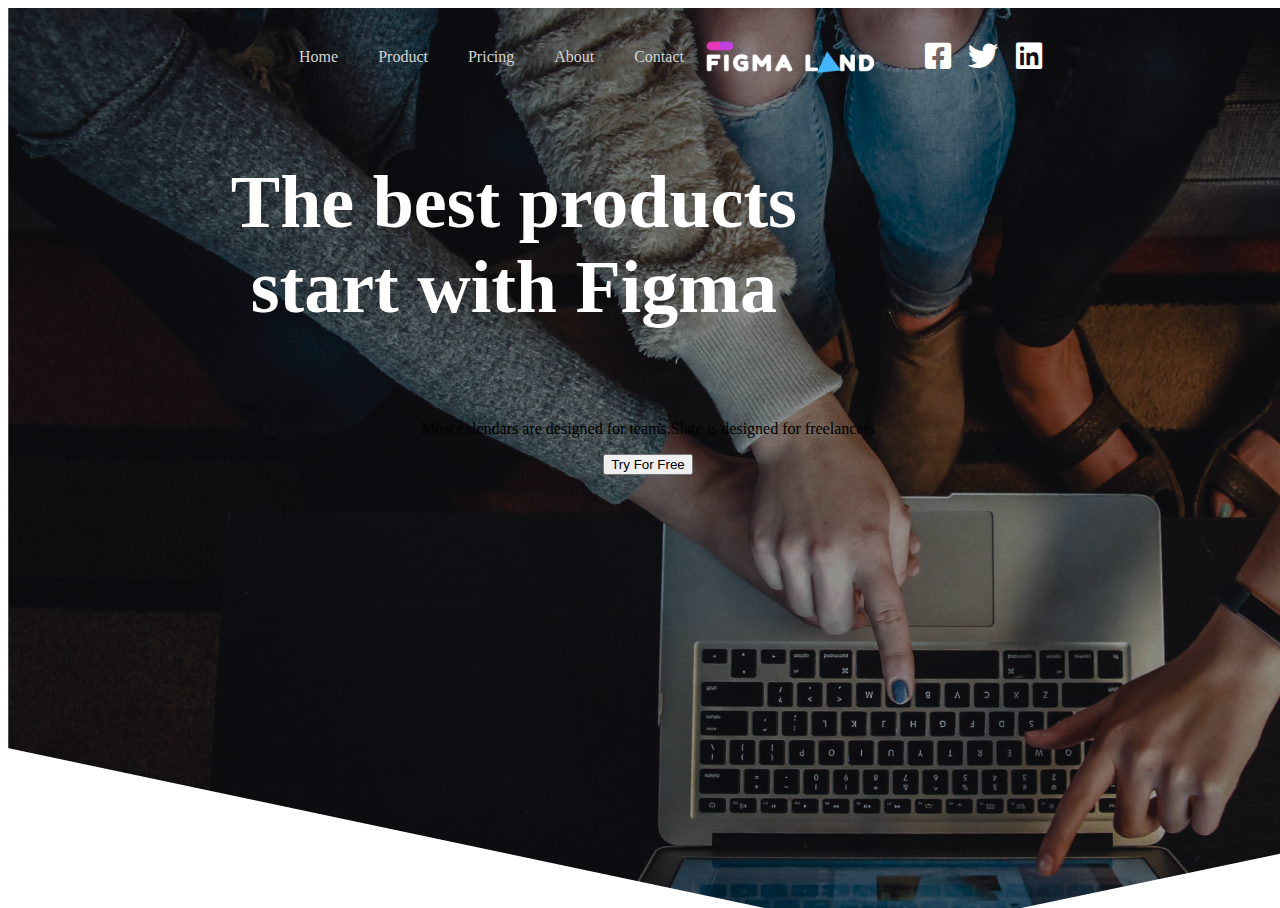
==== business-landing-page.html @ 324c08a0 "first commit" ====
<!DOCTYPE html>
<html lang="en">

<head>
    <meta charset="UTF-8">
    <meta http-equiv="X-UA-Compatible" content="IE=edge">
    <meta name="viewport" content="width=device-width, initial-scale=1.0">
    <link rel="stylesheet" href="https://cdnjs.cloudflare.com/ajax/libs/font-awesome/6.0.0-beta2/css/all.min.css">
    <link rel="stylesheet" href="./Css/business-landin-page.css">
    <title>Business Landin Page</title>
</head>

<body>
    <div class="full">
        <div class="first-section">
            <div class="header">
                <div class="header__navbar">
                    <a href="#">Home</a>
                    <a href="#">Product</a>
                    <a href="#">Pricing</a>
                    <a href="#">About</a>
                    <a href="#">Contact</a>
                    <img src="./Images/figma.png" alt="logo">
                </div>

                <div class="header__logo">
                    <i class="fab fa-facebook-square"></i>
                    <i class="fab fa-twitter"></i>
                    <i class="fab fa-linkedin"></i>
                </div>
            </div>
        

        <div class="hero">
            <div class=" hero__title">
                <div class="flex-container">
                    <p>The best products start with Figma</p>
                </div>
            </div>
            <div class="hero__text">
                <p>Most calendars are designed for teams.Slate is designed for freelancers</p>
            </div>
            <button class="button--primary">Try For Free</button>
        </div>
    </div>
</div>

</body>

</html>
---- Css/business-landin-page.css ----
html{
    overflow-x: hidden;
}

body{
    overflow: hidden;
}

.first-section{
    background-image: url(../Images/clip.png);
    position: absolute;
    
    background-repeat: no-repeat;
    width: 100%;
    height: 100%;
    
    
}


.header{
    display: flex;
    align-items: center; 
    justify-content: center;

}
.header__navbar{
    display: flex;
    align-items: center;
    padding: 0px 30px;
    margin-top: 20px;
    justify-content: center;
}
.header__navbar a{
    text-decoration: none;
    color: lightgray;
    padding: 0px 20px;
}

.header__logo{
    color: #ffffff;
    align-items: center;
    font-size: 30px;
    margin-top: 20px;
}
.header__logo i{
    padding: 0px 5px;
}

.hero{
    display: flex;
    flex-direction: column;
    align-items: center;
}

.hero__title{
    display: flex;
    font-size: 74px;
    font-weight: 700;
    color: #ffffff;
    text-align: center;
    flex-wrap: wrap;
}

.flex-container{
    flex-wrap: wrap;
    width: 60%;
    padding-left:110px ;

  
}
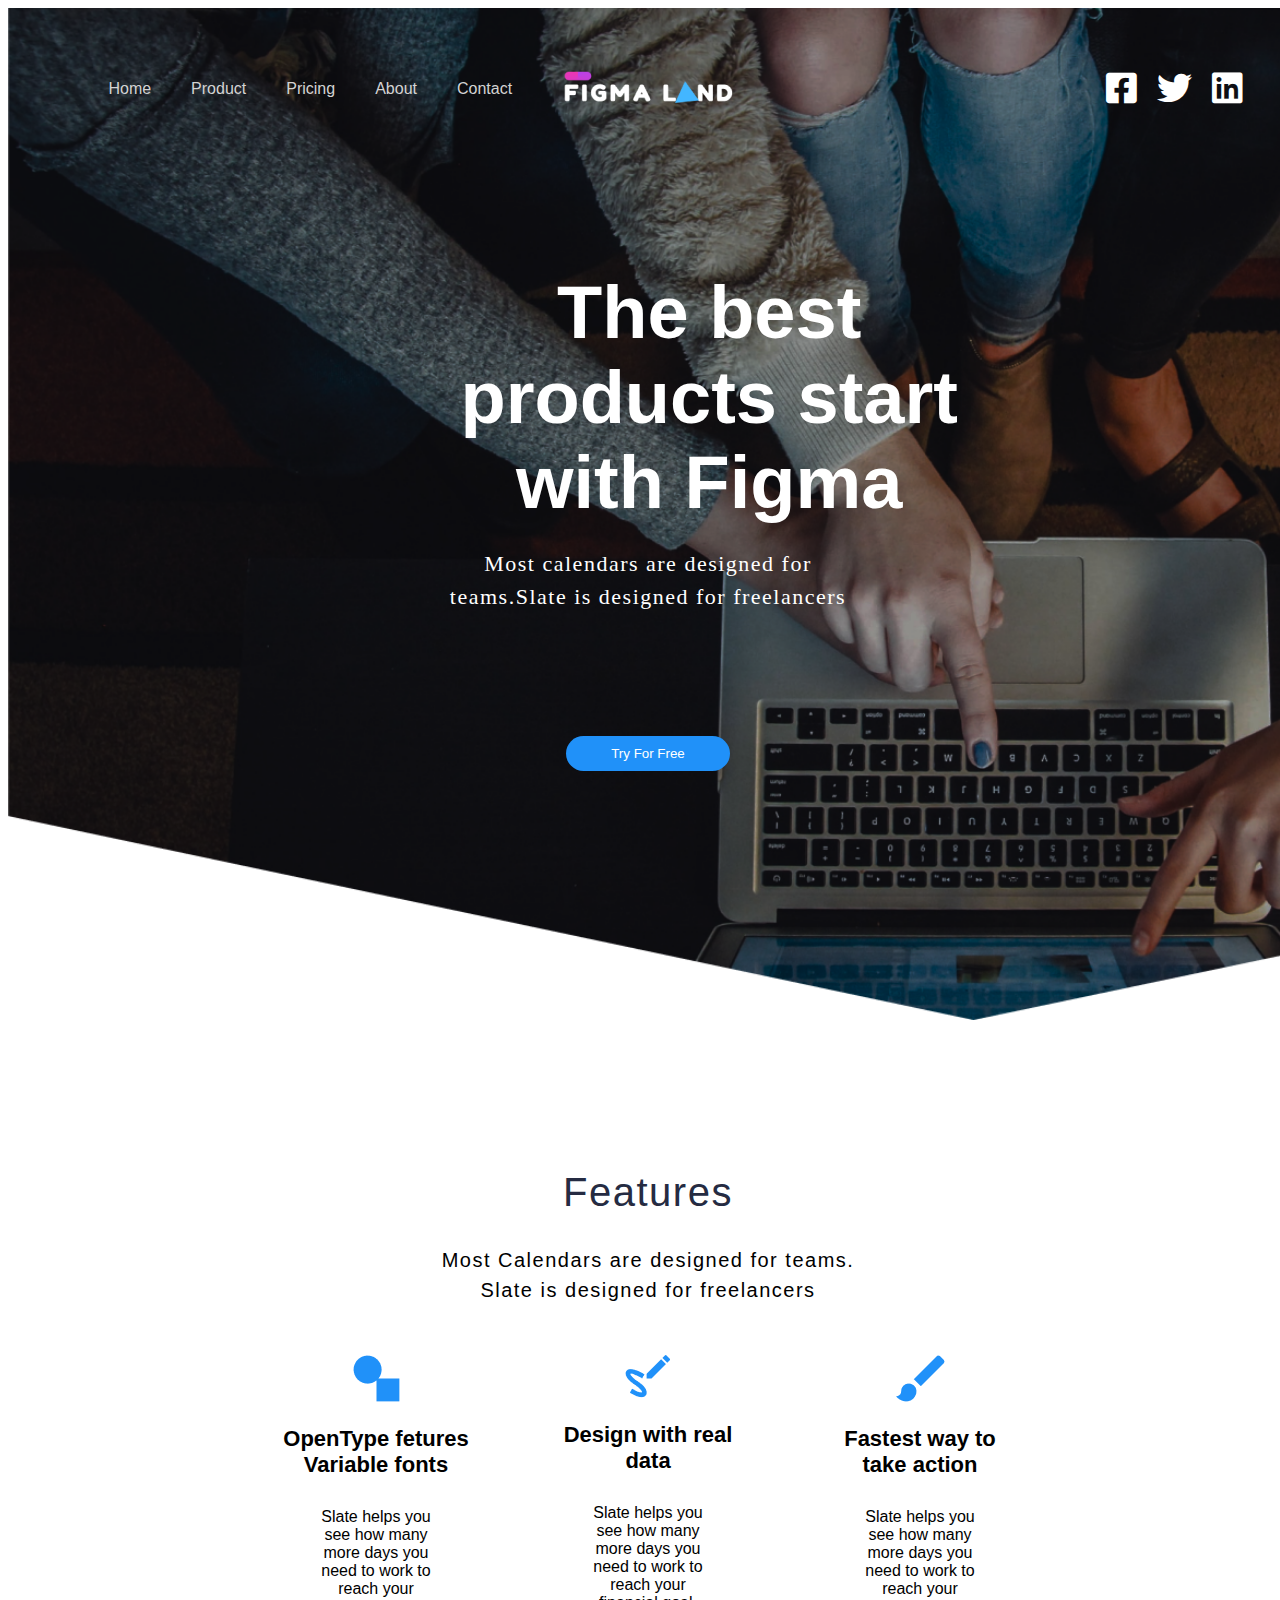
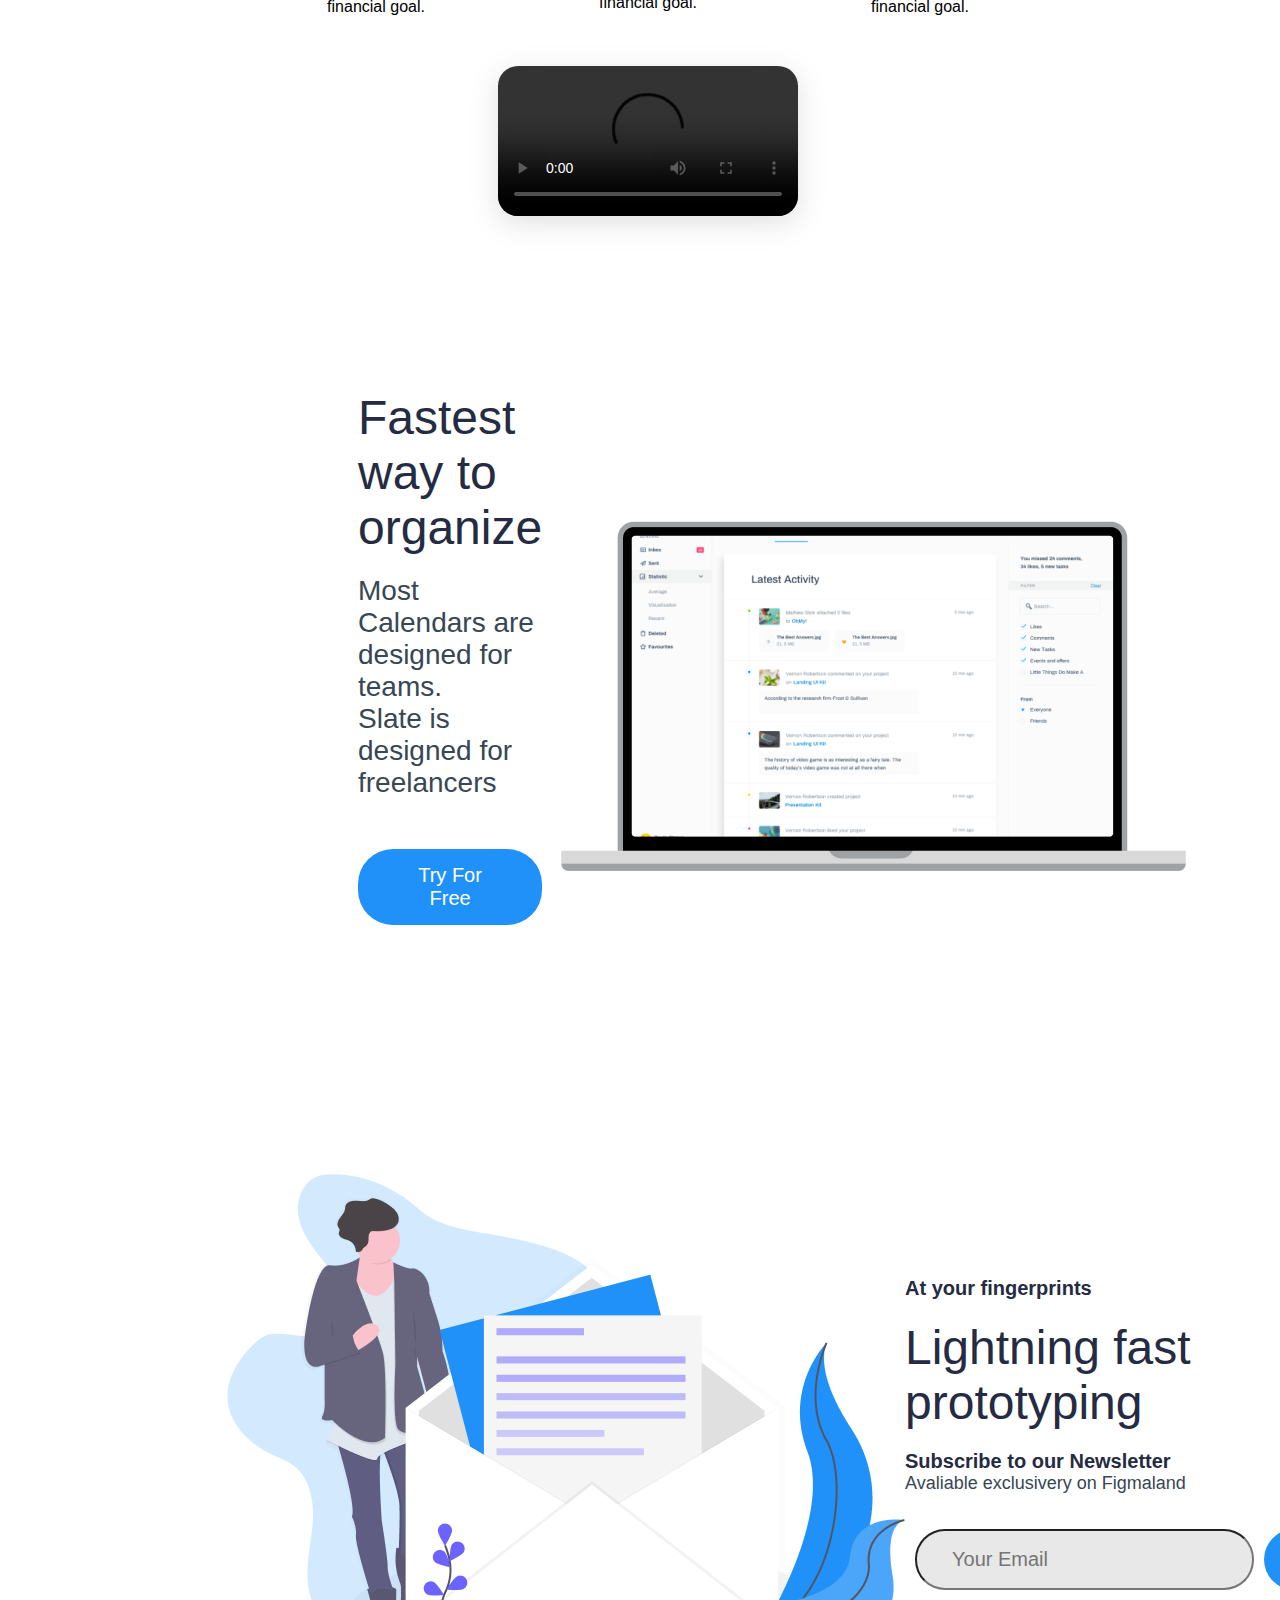
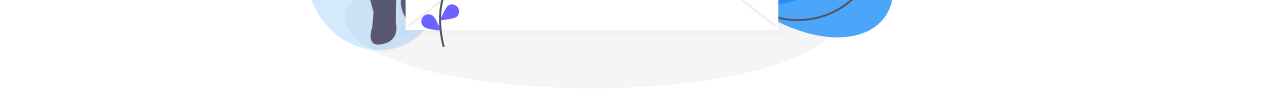
==== commit fb191826: "- fourth section structure and data" ====
--- a/business-landing-page.html
+++ b/business-landing-page.html
@@ -20,7 +20,9 @@
                     <a href="#">Pricing</a>
                     <a href="#">About</a>
                     <a href="#">Contact</a>
-                    <img src="./Images/figma.png" alt="logo">
+                    <div class="navbar__logo">
+                    <img  src="./Images/figma.png" alt="logo">
+                    </div>
                 </div>
 
                 <div class="header__logo">
@@ -43,6 +45,97 @@
             <button class="button--primary">Try For Free</button>
         </div>
     </div>
+
+    <div class="second-section">
+        <div class="features">
+            <div class="features__tittle">
+                <p>Features</p>
+            </div>
+            <div class="features__subtitle">
+                <p>Most Calendars are designed for teams.</p>
+                <p>Slate is designed for freelancers</p>
+            </div>
+            <div class="features__cards">
+                <div class="features__card">
+                    <img src="./Images/card1.png" alt="" class="card">
+                    <p class="card__title">
+                        OpenType fetures Variable fonts
+                    </p>
+                    <p class="card__text">
+                        Slate helps you see how many more days you need to work to reach your financial goal.
+                    </p>
+                </div>
+                <div class="features__card">
+                    <img src="./Images/card2.png" alt="" class="card">
+                    <p class="card__title"> Design with real data</p>
+                    <p class="card__text">Slate helps you see how many more days you need to work to reach your financial goal.</p>
+                </div>
+                <div class="features__card">
+                    <img src="./Images/card3.png" alt="" class="card">
+                    <p class="card__title"> Fastest way to take action</p>
+                    <p class="card__text">Slate helps you see how many more days you need to work to reach your financial goal.</p>
+                </div>
+            </div>
+            
+
+            <div class="features__video">
+                <video controls>
+                    <source src="./Images/video.mp4" type="video/mp4">
+                </video>
+            </div>
+        </div>
+    </div>
+
+    <div class="third-section">
+        <div class="organize">
+            <div class="organize__left">
+                <div class="organize__tittle">
+                    Fastest way to organize
+                </div>
+                <div class="organize__text">
+                    <p>Most Calendars are designed for teams.</p>
+                    <p>Slate is designed for freelancers</p>
+                </div>
+                <button class="button--second">
+                    Try For Free
+                </button>
+            </div>
+            
+            <div class="organize__image">
+                <img src="./Images/screen.png" alt="laptop screen">
+            </div>
+        </div>
+    </div>
+
+    <div class="fourth-section">
+        <div class="subscribe">
+            <div class="subscribe__image">
+                <img src="./Images/subscribe.png" alt="laptop screen">
+            </div>
+            <div class="subscribe__right">
+                <div class="subscribe__small">
+                    At your fingerprints
+                </div>
+                <div class="subscribe__tittle">
+                    Lightning fast prototyping 
+                </div>
+                <div class="subscribe__text">
+                    <p class="text__bold">Subscribe to our Newsletter</p>
+                    <p class="text__light">Avaliable exclusivery on Figmaland</p>
+                </div>
+                <div class="organize__button">
+                    <input class="email__button" type="text" placeholder="Your Email"/>
+                <button class="button--second">
+                   Subscribe
+                </button>
+                </div>
+                
+             
+           
+            
+            
+        </div>
+    </div>
 </div>
 
 </body>
--- a/Css/business-landin-page.css
+++ b/Css/business-landin-page.css
@@ -1,71 +1,284 @@
-html{
-    overflow-x: hidden;
-}
-
-body{
-    overflow: hidden;
-}
-
-.first-section{
+body {
+
+    font-family: 'Rubik', sans-serif;
+    width: 100%;
+}
+
+p {
+    margin: 0;
+}
+
+.first-section {
     background-image: url(../Images/clip.png);
-    position: absolute;
-    
+    background-size: cover;
     background-repeat: no-repeat;
-    width: 100%;
-    height: 100%;
-    
-    
-}
-
-
-.header{
-    display: flex;
-    align-items: center; 
-    justify-content: center;
-
-}
-.header__navbar{
-    display: flex;
-    align-items: center;
-    padding: 0px 30px;
-    margin-top: 20px;
-    justify-content: center;
-}
-.header__navbar a{
+}
+
+
+.header {
+    display: flex;
+    align-items: center;
+    justify-content: center;
+}
+
+.header__navbar {
+    display: flex;
+    align-items: center;
+    padding: 0px 40px;
+    margin-top: 50px;
+    padding-right: 21em;
+}
+
+.header__navbar a {
     text-decoration: none;
     color: lightgray;
     padding: 0px 20px;
 }
 
-.header__logo{
+.navbar__logo {
+    padding: 0px 17px 0px 30px
+}
+
+.header__logo {
     color: #ffffff;
     align-items: center;
-    font-size: 30px;
-    margin-top: 20px;
-}
-.header__logo i{
+    font-size: 35px;
+    margin-top: 50px;
+}
+
+.header__logo i {
     padding: 0px 5px;
-}
-
-.hero{
+    justify-content: space-between;
+}
+
+
+.hero {
     display: flex;
     flex-direction: column;
     align-items: center;
 }
 
-.hero__title{
+.hero__title {
     display: flex;
     font-size: 74px;
     font-weight: 700;
     color: #ffffff;
     text-align: center;
     flex-wrap: wrap;
-}
-
-.flex-container{
+    padding-left: 4em;
+}
+
+.flex-container {
     flex-wrap: wrap;
     width: 60%;
-    padding-left:110px ;
-
-  
-}
+    padding-left: 110px;
+    margin-top: 150px;
+}
+
+.hero__text {
+    font-size: 22px;
+    font-weight: 200;
+    color: white;
+    font-family: rubik;
+    letter-spacing: 1.5px;
+    width: 34%;
+    text-align: center;
+    margin-top: 22px;
+    line-height: 1.5;
+}
+
+.button--primary {
+    background: #2091F9;
+    border-radius: 35px;
+    padding: 10px 45px;
+    margin: 123px 0 249px 0;
+    color: white;
+    border: none;
+}
+
+.second-section {
+    display: flex;
+    margin-top: 150px;
+    justify-content: center;
+    text-align: center;
+}
+
+.features__tittle {
+    font-size: 40px;
+    font-weight: 400;
+    color: #252B42;
+    letter-spacing: 1.5px;
+}
+
+.features__subtitle {
+    font-size: 20px;
+    font-weight: 200px;
+    letter-spacing: 1.5px;
+    line-height: 1.5;
+    margin-top: 30px;
+}
+
+.features__cards {
+    display: flex;
+    justify-content: center;
+    margin-top: 50px;
+}
+
+.features__card {
+    justify-content: center;
+    max-width: 15%;
+    padding: 0px 40px;
+}
+
+.card__title {
+    font-size: 22px;
+    font-weight: 700;
+    padding: 20px 0;
+}
+
+.card__text {
+    padding: 10px 36px;
+}
+
+.features__video {
+    justify-content: center;
+    align-items: center;
+    margin-top: 40px;
+}
+
+.features__video video {
+    max-width: 500px;
+    border-radius: 20px;
+    width: auto;
+    height: auto;
+    box-shadow: rgba(100, 100, 111, 0.2) 0px 7px 29px 0px;
+
+}
+
+.organize {
+    display: flex;
+    margin-top: 10em;
+    align-items: center;
+    justify-content: space-around;
+    padding: 0px 350px;
+}
+
+.organize__left {
+    align-items: center;
+    padding: 10px 0 0 0;
+}
+
+.organize__tittle {
+    font-size: 48px;
+    font-weight: 400;
+    padding-bottom: 20px;
+    width: 98%;
+    color: #252B42;
+}
+
+.organize__text {
+    font-size: 28px;
+    font-weight: 400;
+    margin-bottom: 50px;
+    color: #374754;
+}
+
+.button--second {
+    background: #2091F9;
+    border-radius: 35px;
+    padding: 15px 45px;
+    color: #FFFFFF;
+    border: none;
+    font-size: 20px;
+}
+
+.organize__image {
+    max-width: 480px;
+    max-height: 300px;
+}
+
+.fourth-section {
+    margin-top: 15em;
+}
+
+.subscribe {
+    display: flex;
+    align-items: center;
+    padding: 0 100px;
+    justify-content: s;
+}
+
+.subscribe__right {
+    max-width: 50%;
+}
+
+.subscribe__small {
+    font-size: 20px;
+    font-weight: 700;
+    color: #252B42;
+}
+
+.subscribe__tittle {
+    margin: 20px 0;
+    font-size: 48px;
+    font-weight: 400;
+    color: #252B42;
+    max-width: 70%;
+}
+
+
+.text__bold {
+    font-size: 20px;
+    font-weight: 700;
+    color: #252B42;
+}
+
+.text__light {
+    font-size: 18px;
+    font-weight: 400;
+    color: #374754;
+}
+
+.organize__button {
+    display: flex;
+    margin-top: 35px;
+    padding: 0 10px;
+}
+
+.email__button {
+    padding: 17px 35px;
+    border-radius: 30px;
+    margin-right: 10px;
+    background-color: #E8E8E8;
+    font-size: 20px;
+}
+
+/* @media(max-width:800px){
+
+    .first-section{
+        align-items: center;
+        justify-content: center;
+
+    }
+    .header{
+        display: flex;
+        flex-direction: column;
+        align-items: center;
+        justify-content: center;
+    }
+    
+    .navbar__logo{
+        display: flex;
+        justify-content: flex-start;
+    }
+
+    .header__navbar{
+        display: none;
+    }
+
+    .hero{
+        display: flex;
+        flex-direction: column;
+        align-items: center;
+    }
+} */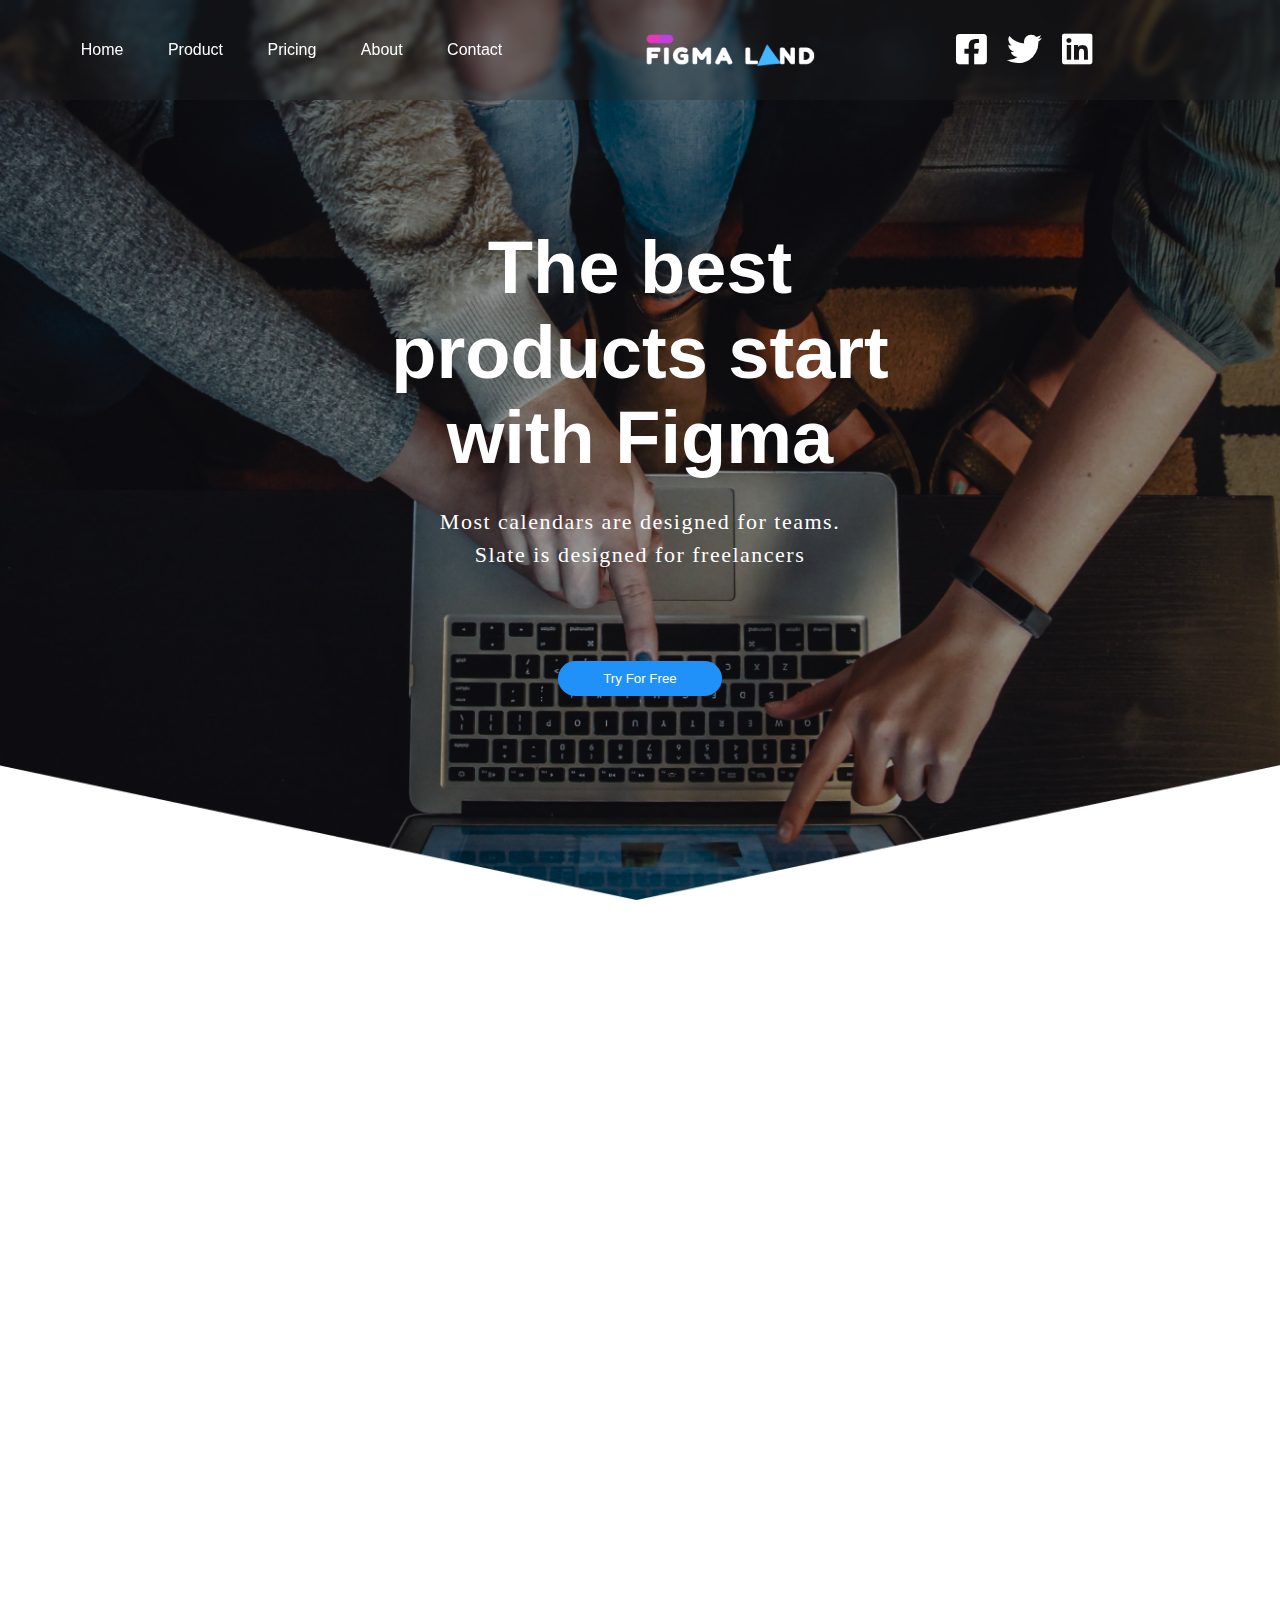
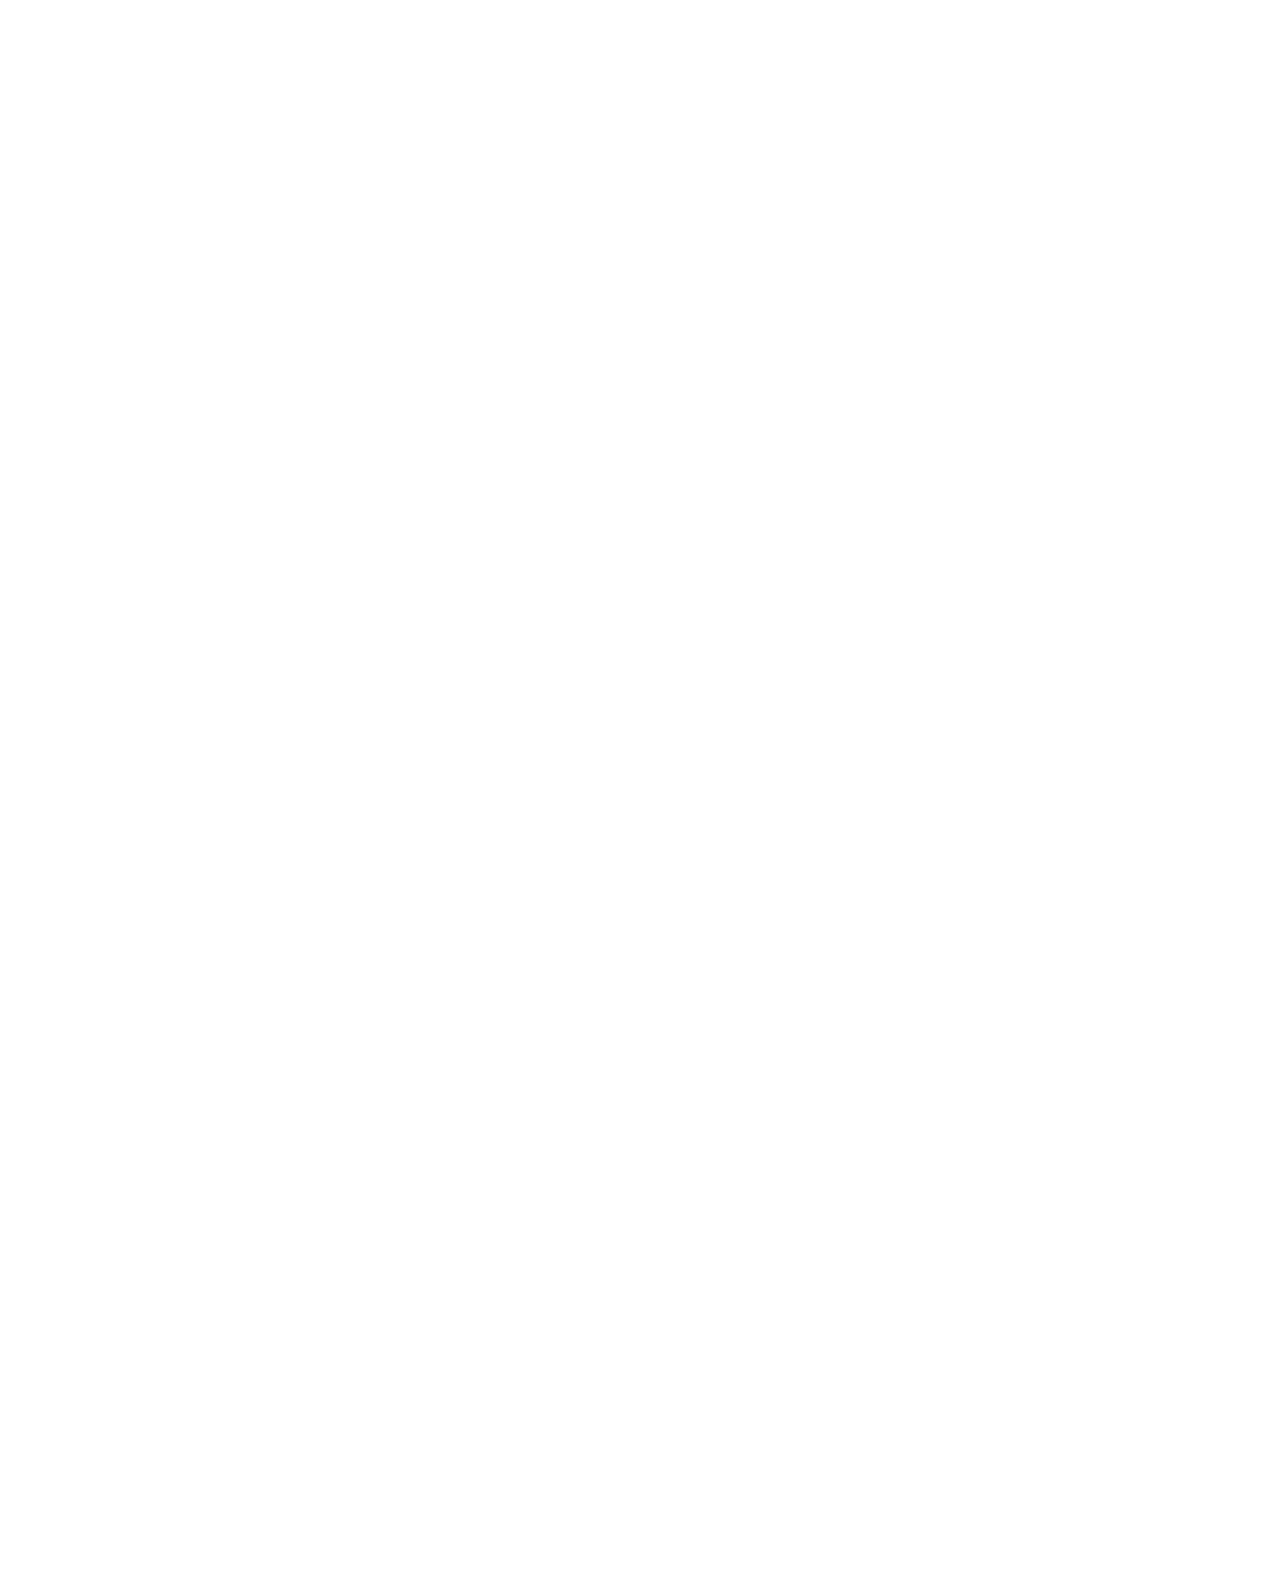
==== commit f89621df: "header responsive 414x869" ====
--- a/business-landing-page.html
+++ b/business-landing-page.html
@@ -11,133 +11,158 @@
 </head>
 
 <body>
-    <div class="full">
-        <div class="first-section">
+    
+
+        <div class="hero-wrapper">
+            
             <div class="header">
-                <div class="header__navbar">
+                <div class="header__wrapper">
+                    <div class="header__navbar">
                     <a href="#">Home</a>
                     <a href="#">Product</a>
                     <a href="#">Pricing</a>
                     <a href="#">About</a>
                     <a href="#">Contact</a>
-                    <div class="navbar__logo">
-                    <img  src="./Images/figma.png" alt="logo">
-                    </div>
                 </div>
-
+                <div class="navbar__logo">
+                    <img src="./Images/figma.png" alt="logo">
+                </div>
                 <div class="header__logo">
                     <i class="fab fa-facebook-square"></i>
                     <i class="fab fa-twitter"></i>
                     <i class="fab fa-linkedin"></i>
                 </div>
+                <div class="hamburger">
+                    <span class="line"></span>
+                </div>
+                </div>
+                
+
+                
             </div>
-        
 
-        <div class="hero">
-            <div class=" hero__title">
-                <div class="flex-container">
-                    <p>The best products start with Figma</p>
+
+            <div class="hero">
+                <div class="hero__text-wrapper">
+                    <div class=" hero__title">
+                        <p>The best products start with Figma</p>
                 </div>
+                <div class="hero__text">
+                    <p>Most calendars are designed for teams.</p>
+                    <p class="text__none">Slate is designed for freelancers</p>
+                </div>
+                <button class="button--primary">Try For Free</button>
+                </div>
+                
             </div>
-            <div class="hero__text">
-                <p>Most calendars are designed for teams.Slate is designed for freelancers</p>
-            </div>
-            <button class="button--primary">Try For Free</button>
         </div>
-    </div>
-
-    <div class="second-section">
-        <div class="features">
-            <div class="features__tittle">
-                <p>Features</p>
-            </div>
-            <div class="features__subtitle">
-                <p>Most Calendars are designed for teams.</p>
-                <p>Slate is designed for freelancers</p>
-            </div>
-            <div class="features__cards">
-                <div class="features__card">
-                    <img src="./Images/card1.png" alt="" class="card">
-                    <p class="card__title">
-                        OpenType fetures Variable fonts
-                    </p>
-                    <p class="card__text">
-                        Slate helps you see how many more days you need to work to reach your financial goal.
-                    </p>
+   
+   <div class="features-section">
+            <div class="features">
+                <div class="features__text-wrapper">
+                    <div class="features__tittle">
+                        <p>Features</p>
+                    </div>
+                    <div class="features__subtitle">
+                        <p>Most Calendars are designed for teams.</p>
+                        <p class="text__none">Slate is designed for freelancers</p>
+                    </div>
                 </div>
-                <div class="features__card">
-                    <img src="./Images/card2.png" alt="" class="card">
-                    <p class="card__title"> Design with real data</p>
-                    <p class="card__text">Slate helps you see how many more days you need to work to reach your financial goal.</p>
+                
+                <div class="features__cards">
+                    <div class="features__card">
+                        <img src="./Images/card1.png" alt="" class="card">
+                        <p class="card__title">
+                            OpenType fetures Variable fonts
+                        </p>
+                        <p class="card__text">
+                            Slate helps you see how many more days you need to work to reach your financial goal.
+                        </p>
+                    </div>
+                    <div class="features__card">
+                        <img src="./Images/card2.png" alt="" class="card">
+                        <p class="card__title"> Design with real data</p>
+                        <p class="card__text">Slate helps you see how many more days you need to work to reach your
+                            financial goal.</p>
+                    </div>
+                    <div class="features__card">
+                        <img src="./Images/card3.png" alt="" class="card">
+                        <p class="card__title"> Fastest way to take action</p>
+                        <p class="card__text">Slate helps you see how many more days you need to work to reach your
+                            financial goal.</p>
+                    </div>
                 </div>
-                <div class="features__card">
-                    <img src="./Images/card3.png" alt="" class="card">
-                    <p class="card__title"> Fastest way to take action</p>
-                    <p class="card__text">Slate helps you see how many more days you need to work to reach your financial goal.</p>
+               
+                <div class="features__video">
+                    <video controls>
+                        <source src="./Images/video.mp4" type="video/mp4">
+                    </video>
                 </div>
-            </div>
-            
-
-            <div class="features__video">
-                <video controls>
-                    <source src="./Images/video.mp4" type="video/mp4">
-                </video>
             </div>
         </div>
     </div>
 
-    <div class="third-section">
-        <div class="organize">
-            <div class="organize__left">
-                <div class="organize__tittle">
-                    Fastest way to organize
+        <div class="third-section">
+            <div class="organize">
+                <div class="organize__left">
+                    <div class="organize__tittle">
+                        Fastest way to organize
+                    </div>
+                    <div class="organize__text">
+                        <p>Most Calendars are designed for teams.</p>
+                        <p>Slate is designed for freelancers</p>
+                    </div>
+                    <button class="button--second">
+                        Try For Free
+                    </button>
                 </div>
-                <div class="organize__text">
-                    <p>Most Calendars are designed for teams.</p>
-                    <p>Slate is designed for freelancers</p>
+
+                <div class="organize__image">
+                    <img src="./Images/screen.png" alt="laptop screen">
                 </div>
-                <button class="button--second">
-                    Try For Free
-                </button>
-            </div>
-            
-            <div class="organize__image">
-                <img src="./Images/screen.png" alt="laptop screen">
             </div>
         </div>
-    </div>
 
-    <div class="fourth-section">
-        <div class="subscribe">
-            <div class="subscribe__image">
-                <img src="./Images/subscribe.png" alt="laptop screen">
+        <div class="fourth-section">
+            <div class="subscribe">
+                <div class="subscribe__image">
+                    <img src="./Images/subscribe.png" alt="laptop screen">
+                </div>
+                <div class="subscribe__right">
+                    <div class="subscribe__small">
+                        At your fingerprints
+                    </div>
+                    <div class="subscribe__tittle">
+                        Lightning fast prototyping
+                    </div>
+                    <div class="subscribe__text">
+                        <p class="text__bold">Subscribe to our Newsletter</p>
+                        <p class="text__light">Avaliable exclusivery on Figmaland</p>
+                    </div>
+                    <div class="organize__button">
+                        <input class="email__button" type="text" placeholder="Your Email" />
+                        <button class="button--second">
+                            Subscribe
+                        </button>
+                    </div>
+                </div>
             </div>
-            <div class="subscribe__right">
-                <div class="subscribe__small">
-                    At your fingerprints
-                </div>
-                <div class="subscribe__tittle">
-                    Lightning fast prototyping 
-                </div>
-                <div class="subscribe__text">
-                    <p class="text__bold">Subscribe to our Newsletter</p>
-                    <p class="text__light">Avaliable exclusivery on Figmaland</p>
-                </div>
-                <div class="organize__button">
-                    <input class="email__button" type="text" placeholder="Your Email"/>
-                <button class="button--second">
-                   Subscribe
-                </button>
-                </div>
-                
-             
-           
-            
-            
-        </div>
-    </div>
-</div>
+        </div> 
+    
 
+    <script>
+        window.onscroll = function() {myFunction()};
+        
+        var header = document.getElementById("myHeader");
+        var sticky = header.offsetTop;
+        
+        function myFunction() {
+          if (window.pageYOffset > sticky) {
+            header.classList.add("sticky");
+          } else {
+            header.classList.remove("sticky");
+          }
+        }
+        </script>
 </body>
-
 </html>--- a/Css/business-landin-page.css
+++ b/Css/business-landin-page.css
@@ -1,5 +1,11 @@
+body, html {
+    overflow-x: hidden;
+    height: 100%;
+    margin: 0;
+    padding: 0;
+}
+
 body {
-
     font-family: 'Rubik', sans-serif;
     width: 100%;
 }
@@ -8,42 +14,64 @@
     margin: 0;
 }
 
-.first-section {
+
+.hero-wrapper {
     background-image: url(../Images/clip.png);
+    background-repeat: no-repeat;
+    background-position: center center;
     background-size: cover;
-    background-repeat: no-repeat;
+    width: 100%;
+    height: 100vh;
+    position: relative ;
 }
 
 
 .header {
     display: flex;
-    align-items: center;
-    justify-content: center;
-}
-
-.header__navbar {
-    display: flex;
-    align-items: center;
-    padding: 0px 40px;
-    margin-top: 50px;
-    padding-right: 21em;
+    position: fixed;
+    top: 0;
+    left: 0;
+    right: 0;
+    background: transparent;
+    align-items: center;
+    justify-content: space-evenly;
+    height: 100px;
+    z-index: 1;
+}
+.sticky {
+    position: fixed;
+    top: 0;
+    width: 100%;
+    background-color: #f1f1f1;
+  }
+
+.header__wrapper {
+    display: flex;
+    width: 100%;
+    align-items: center;
+    justify-content: space-around;
+    background: rgb(37 35 35 / 25%);
+    backdrop-filter: blur(3px);
+    height: 100%;
+    
 }
 
 .header__navbar a {
     text-decoration: none;
-    color: lightgray;
+    position: sticky;
+    color: white;
     padding: 0px 20px;
 }
 
 .navbar__logo {
-    padding: 0px 17px 0px 30px
+    display: flex;
+    
 }
 
 .header__logo {
     color: #ffffff;
     align-items: center;
     font-size: 35px;
-    margin-top: 50px;
 }
 
 .header__logo i {
@@ -53,9 +81,13 @@
 
 
 .hero {
-    display: flex;
-    flex-direction: column;
-    align-items: center;
+    position: absolute;
+    top: 50%;
+    left: 50%;
+    transform: translate(-50%, -50%);    
+    text-align: center;
+    width: 50%;
+    height:50%;
 }
 
 .hero__title {
@@ -65,14 +97,15 @@
     color: #ffffff;
     text-align: center;
     flex-wrap: wrap;
-    padding-left: 4em;
-}
-
-.flex-container {
-    flex-wrap: wrap;
-    width: 60%;
-    padding-left: 110px;
-    margin-top: 150px;
+   
+
+}
+
+.hero__text-wrapper {
+    display: flex;
+    flex-direction: column;
+    justify-content: center;
+    align-items: center;
 }
 
 .hero__text {
@@ -81,26 +114,27 @@
     color: white;
     font-family: rubik;
     letter-spacing: 1.5px;
-    width: 34%;
     text-align: center;
     margin-top: 22px;
     line-height: 1.5;
+    margin: 25px 0 90px;
+
 }
 
 .button--primary {
     background: #2091F9;
     border-radius: 35px;
     padding: 10px 45px;
-    margin: 123px 0 249px 0;
     color: white;
     border: none;
 }
 
-.second-section {
+.features-section {
     display: flex;
     margin-top: 150px;
     justify-content: center;
     text-align: center;
+    flex-wrap: wrap;
 }
 
 .features__tittle {
@@ -121,12 +155,13 @@
 .features__cards {
     display: flex;
     justify-content: center;
+    flex-wrap: wrap;
     margin-top: 50px;
 }
 
 .features__card {
     justify-content: center;
-    max-width: 15%;
+    width: 15%;
     padding: 0px 40px;
 }
 
@@ -205,7 +240,7 @@
     display: flex;
     align-items: center;
     padding: 0 100px;
-    justify-content: s;
+    justify-content: space-evenly;
 }
 
 .subscribe__right {
@@ -253,32 +288,291 @@
     font-size: 20px;
 }
 
-/* @media(max-width:800px){
-
-    .first-section{
+@media(max-width:800px) {
+
+    .hamburger{
+        position: relative;
+        width: 30px;
+        height: 30px;
+        background: transparent;
+    }
+    
+    .hamburger .line{
+        position: absolute;
+        width: 100%;
+        height: 3px;
+        top: 50%;
+        left: 0;
+        transform: translateY(-50%);
+        background: #ffffff;
+        transition: all 0.5s ease-in-out;
+    }
+    
+    .hamburger .line::before{
+        content: "";
+        position: absolute;
+        width: 100%;
+        height: 3px;
+        top: -9px;
+        left: 0 ;
+        background: white;
+    }
+    
+    .hamburger .line::after{
+        content: "";
+        position: absolute;
+        width: 100%;
+        height: 3px;
+        bottom: -9px;
+        left: 0 ;
+        background: white;
+    }
+    
+    .hamburger:hover .line{
+    
+        transform: translateY(-50%) rotate(45deg);
+        transform-origin: bottom center;
+        
+    }
+    .hamburger:hover .line::before{
+        transform-origin: bottom center;
+        transform: translateY(-50%) rotate(
+    -90deg);
+        top: 0;
+        
+    }
+    .hamburger:hover .line::after{
+        transform: rotate(45deg);
+        display: none;
+        
+    }
+
+    .header {
+        display: flex;
+        flex-direction: column;
         align-items: center;
         justify-content: center;
-
-    }
-    .header{
+        width: 100%;
+        height: 75px;
+    }
+
+    .navbar__logo {
+        display: flex;
+        justify-content: flex-start;
+
+    }
+
+    .header__navbar {
+        display: none;
+        width: 100%;
+
+    }
+
+    .header__logo {
+        display: none;
+    }
+
+    .hero {
+        display: flex;
+        flex-direction: column;
+        align-items: center;
+        width: 100%;
+    }
+
+    .hero__text-wrapper {
+        width: 100%;
+    }
+
+    .hero__title {
+        align-items: center;
+        font-size: 48px;
+        font-weight: 400;
+    }
+
+    .hero__text {
+        align-items: center;
+        width: 50%;
+        flex-direction: column;
+        flex-wrap: wrap;
+    }
+
+    .text__none {
+        display: none;
+    }
+}
+
+
+@media only screen and (device-width: 414px) and (device-height: 896px) {
+
+    .header {
         display: flex;
         flex-direction: column;
         align-items: center;
         justify-content: center;
-    }
-    
+        width: 100%;
+    }
+
+    .navbar__logo {
+        display: flex;
+        justify-content: flex-start;
+
+    }
+
+    .header__navbar {
+        display: none;
+        width: 100%;
+
+    }
+
     .navbar__logo{
-        display: flex;
-        justify-content: flex-start;
-    }
-
-    .header__navbar{
-        display: none;
-    }
-
-    .hero{
-        display: flex;
-        flex-direction: column;
-        align-items: center;
-    }
-} */+        display: flex ;
+        
+    }
+  
+
+    .header__logo {
+        display: none;
+
+    }
+
+    .hero {
+        display: flex;
+        flex-direction: column;
+        align-items: center;
+        width: 100%
+    }
+
+    .hero__text-wrapper {
+        width: 100%;
+    }
+
+    .hero__title {
+        align-items: center;
+        font-size: 48px;
+        font-weight: 400;
+    }
+
+    .hero__text {
+        align-items: center;
+        flex-direction: column;
+        flex-wrap: wrap;
+        margin: 25px 0 60px 0;
+    }
+
+    .text__none {
+        display: none;
+    }
+
+    
+}
+
+@media only screen and (max-width: 414px) and (max-height: 896px){
+    .hamburger{
+        position: relative;
+        width: 30px;
+        height: 30px;
+        background: transparent;
+    }
+    
+    .hamburger .line{
+        position: absolute;
+        width: 100%;
+        height: 3px;
+        top: 50%;
+        left: 0;
+        transform: translateY(-50%);
+        background: #ffffff;
+        transition: all 0.5s ease-in-out;
+    }
+    
+    .hamburger .line::before{
+        content: "";
+        position: absolute;
+        width: 100%;
+        height: 3px;
+        top: -9px;
+        left: 0 ;
+        background: white;
+    }
+    
+    .hamburger .line::after{
+        content: "";
+        position: absolute;
+        width: 100%;
+        height: 3px;
+        bottom: -9px;
+        left: 0 ;
+        background: white;
+    }
+    
+    .hamburger:hover .line{
+    
+        transform: translateY(-50%) rotate(45deg);
+        transform-origin: bottom center;
+        
+    }
+    .hamburger:hover .line::before{
+        transform-origin: bottom center;
+        transform: translateY(-50%) rotate(
+    -90deg);
+        top: 0;
+        
+    }
+    .hamburger:hover .line::after{
+        transform: rotate(45deg);
+        display: none;
+        
+    }
+    
+    .features{
+        display: flex;
+        flex-direction: column;
+        flex-wrap: wrap;
+    }
+    
+    .features__tittle{
+        display: flex;
+        flex-direction: column;
+        width: 100%;
+        align-items: center;
+        text-align: center;
+    }
+
+    .features__text-wrapper{
+        width: 40%;
+        
+    }
+
+    .features__card{
+        width: 40%
+    }
+    .features__cards{
+        display: flex;
+        flex-direction: column;
+        width: 100%;
+        align-items: center;
+        margin-top: 20px;
+    }
+    .card__text{
+        width: 100%;
+        padding: 0;
+
+       
+    }
+    .card{
+        width: fit-content;
+    }
+
+    .header__wrapper{
+    display: flex;
+    align-items: center;
+    justify-content: space-around;
+    padding: 0px 15px;
+    width: 100%;
+    background: rgb(37 35 35 / 25%);
+    backdrop-filter: blur(3px);
+    height: 100%;
+    margin: 0;
+    }
+    
+}
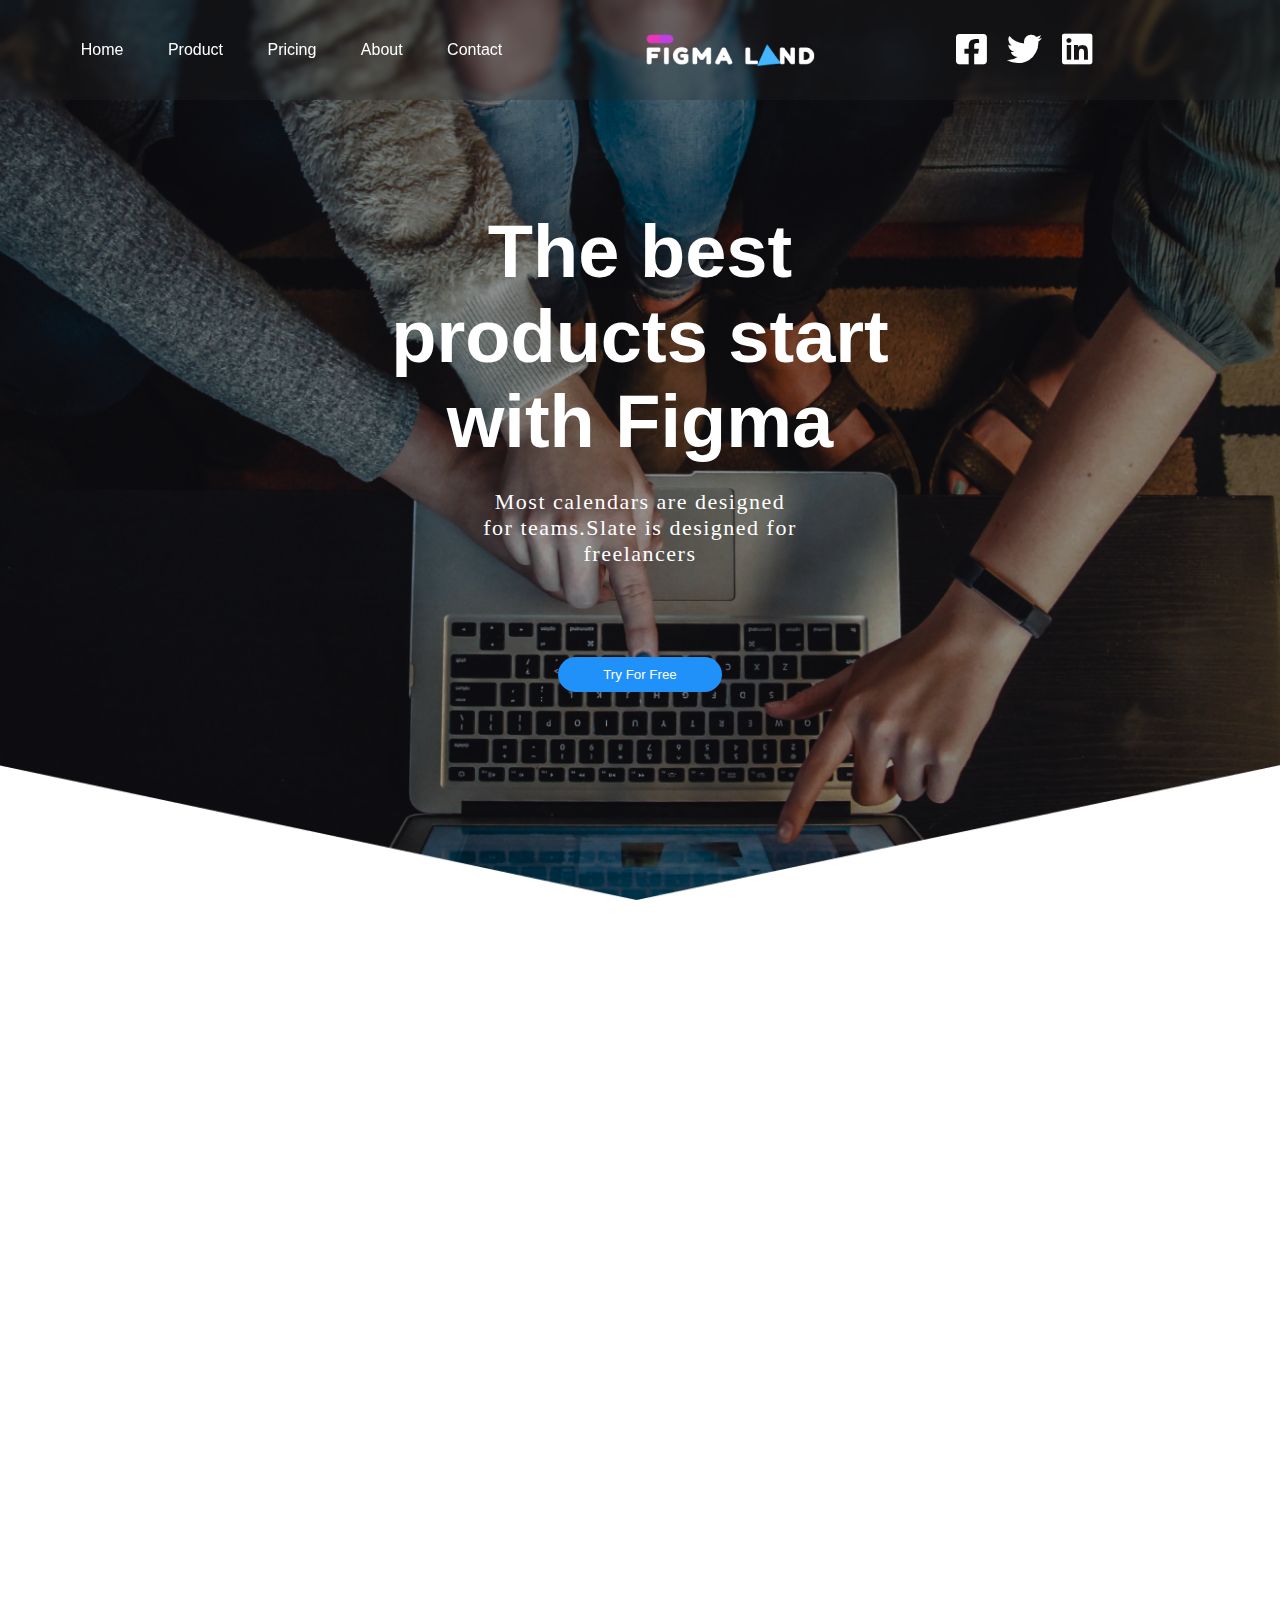
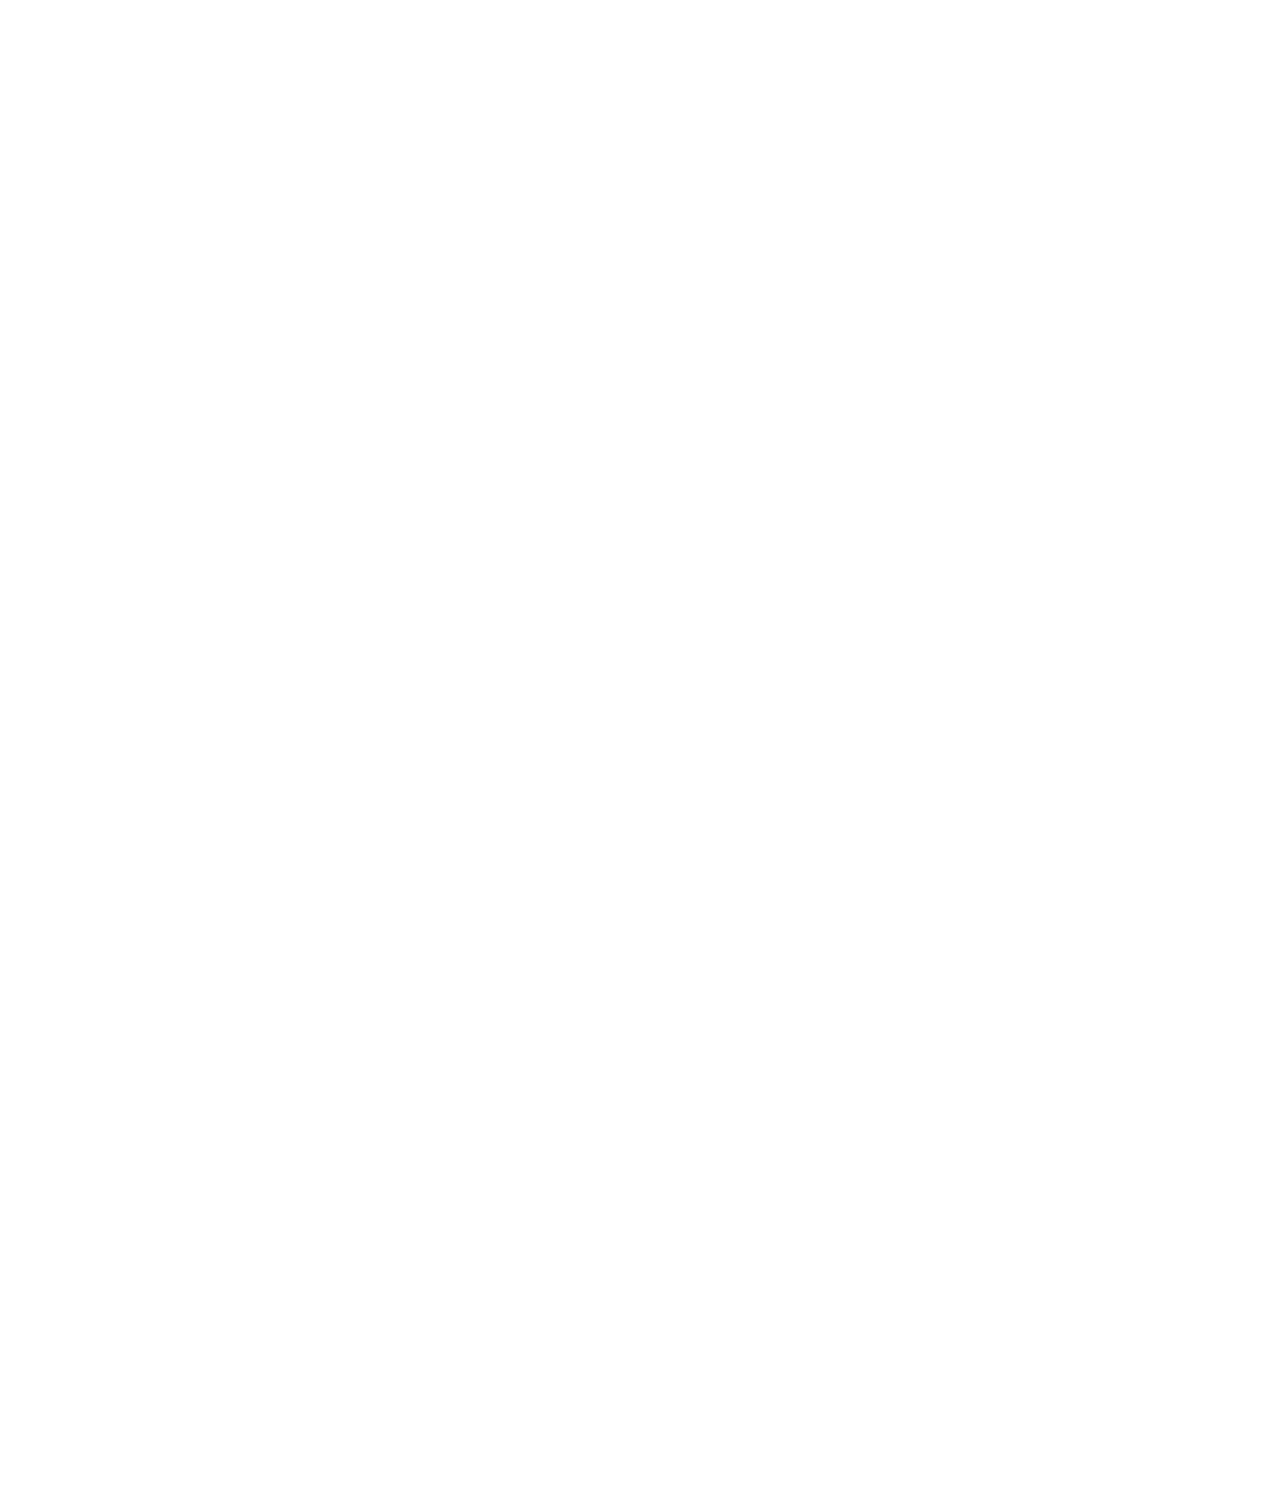
==== commit 9f09d170: "responsive till features]" ====
--- a/business-landing-page.html
+++ b/business-landing-page.html
@@ -11,116 +11,104 @@
 </head>
 
 <body>
-    
 
-        <div class="hero-wrapper">
-            
-            <div class="header">
-                <div class="header__wrapper">
-                    <div class="header__navbar">
-                    <a href="#">Home</a>
-                    <a href="#">Product</a>
-                    <a href="#">Pricing</a>
-                    <a href="#">About</a>
-                    <a href="#">Contact</a>
-                </div>
-                <div class="navbar__logo">
-                    <img src="./Images/figma.png" alt="logo">
-                </div>
-                <div class="header__logo">
-                    <i class="fab fa-facebook-square"></i>
-                    <i class="fab fa-twitter"></i>
-                    <i class="fab fa-linkedin"></i>
-                </div>
-                <div class="hamburger">
-                    <span class="line"></span>
-                </div>
-                </div>
-                
 
-                
+    <div class="header__wrapper">
+        <div class="header__navbar">
+            <a href="#">Home</a>
+            <a href="#">Product</a>
+            <a href="#">Pricing</a>
+            <a href="#">About</a>
+            <a href="#">Contact</a>
+        </div>
+        <div class="navbar__logo">
+            <img src="./Images/figma.png" alt="logo">
+        </div>
+        <div class="header__logo">
+            <i class="fab fa-facebook-square"></i>
+            <i class="fab fa-twitter"></i>
+            <i class="fab fa-linkedin"></i>
+        </div>
+        <div class="hamburger">
+            <span class="line"></span>
+        </div>
+    </div>
+    <div class="hero-wrapper">
+        <div class="hero">
+            <p class="hero__title">The best products start with Figma</p>
+            <div class="hero__text">
+                <p>Most calendars are designed for teams.<span id="none">Slate is designed for freelancers</span></p>
             </div>
 
-
-            <div class="hero">
-                <div class="hero__text-wrapper">
-                    <div class=" hero__title">
-                        <p>The best products start with Figma</p>
-                </div>
-                <div class="hero__text">
-                    <p>Most calendars are designed for teams.</p>
-                    <p class="text__none">Slate is designed for freelancers</p>
-                </div>
-                <button class="button--primary">Try For Free</button>
-                </div>
-                
-            </div>
-        </div>
-   
-   <div class="features-section">
-            <div class="features">
-                <div class="features__text-wrapper">
-                    <div class="features__tittle">
-                        <p>Features</p>
-                    </div>
-                    <div class="features__subtitle">
-                        <p>Most Calendars are designed for teams.</p>
-                        <p class="text__none">Slate is designed for freelancers</p>
-                    </div>
-                </div>
-                
-                <div class="features__cards">
-                    <div class="features__card">
-                        <img src="./Images/card1.png" alt="" class="card">
-                        <p class="card__title">
-                            OpenType fetures Variable fonts
-                        </p>
-                        <p class="card__text">
-                            Slate helps you see how many more days you need to work to reach your financial goal.
-                        </p>
-                    </div>
-                    <div class="features__card">
-                        <img src="./Images/card2.png" alt="" class="card">
-                        <p class="card__title"> Design with real data</p>
-                        <p class="card__text">Slate helps you see how many more days you need to work to reach your
-                            financial goal.</p>
-                    </div>
-                    <div class="features__card">
-                        <img src="./Images/card3.png" alt="" class="card">
-                        <p class="card__title"> Fastest way to take action</p>
-                        <p class="card__text">Slate helps you see how many more days you need to work to reach your
-                            financial goal.</p>
-                    </div>
-                </div>
-               
-                <div class="features__video">
-                    <video controls>
-                        <source src="./Images/video.mp4" type="video/mp4">
-                    </video>
-                </div>
-            </div>
+            <button class="button--primary">Try For Free</button>
         </div>
     </div>
 
-        <div class="third-section">
-            <div class="organize">
-                <div class="organize__left">
-                    <div class="organize__tittle">
-                        Fastest way to organize
-                    </div>
-                    <div class="organize__text">
-                        <p>Most Calendars are designed for teams.</p>
-                        <p>Slate is designed for freelancers</p>
-                    </div>
-                    <button class="button--second">
-                        Try For Free
-                    </button>
+
+    <div class="features">
+        <div class="features__text-wrapper">
+            <p class="features__tittle">Features</p>
+            
+                <p class="features__subtitle">Most calendars are designed for teams.<span id="none-black">Slate is designed for freelancers</span></p>
+
+                <video class="features__video-one" controls>
+                    <source src="./Images/video.mp4" type="video/mp4">
+                </video>
+        </div>
+        
+            
+        
+
+        <div class="features__cards">
+            <div class="features__card">
+                <img src="./Images/card1.png" alt="" class="card">
+                <p class="card__title">
+                    OpenType fetures <span id="card__next-line">Variable fonts</span> 
+                </p>
+                <p class="card__text">
+                    Slate helps you see how many more days you need to work to reach your financial goal.
+                </p>
+            </div>
+            <div class="features__card">
+                <img src="./Images/card2.png" alt="" class="card">
+                <p class="card__title"> Design with real data</p>
+                <p class="card__text">Slate helps you see how many more days you need to work to reach your
+                    financial goal.</p>
+            </div>
+            <div class="features__card">
+                <img src="./Images/card3.png" alt="" class="card">
+                <p class="card__title"> Fastest way to <span id="card__next-line">take action</span> </p>
+                <p class="card__text">Slate helps you see how many more days you need to work to reach your
+                    financial goal.</p>
+            </div>
+
+            <video class="features__video" controls>
+                <source src="./Images/video.mp4" type="video/mp4">
+            </video>
+        </div>
+
+           
+       
+    </div>
+     <div class="third-section">
+        <div class="organize">
+            <div class="organize__left">
+                <div class="organize__tittle">
+                    Fastest way to organize
                 </div>
+                <div class="organize__text">
+                    <p>Most Calendars are designed for teams.</p>
+                    <p>Slate is designed for freelancers</p>
+                </div>
+                <button class="button--second">
+                    Try For Free
+                </button>
+            </div>
 
-                <div class="organize__image">
-                    <img src="./Images/screen.png" alt="laptop screen">
-                </div>
+            <div class="organize__image">
+                <img src="./Images/screen.png" alt="laptop screen">
             </div>
+        </div>
         </div>
 
         <div class="fourth-section">
@@ -147,22 +135,23 @@
                     </div>
                 </div>
             </div>
-        </div> 
-    
+        </div>
 
-    <script>
-        window.onscroll = function() {myFunction()};
-        
-        var header = document.getElementById("myHeader");
-        var sticky = header.offsetTop;
-        
-        function myFunction() {
-          if (window.pageYOffset > sticky) {
-            header.classList.add("sticky");
-          } else {
-            header.classList.remove("sticky");
-          }
-        }
+
+        <script>
+            window.onscroll = function () { myFunction() };
+
+            var header = document.getElementById("myHeader");
+            var sticky = header.offsetTop;
+
+            function myFunction() {
+                if (window.pageYOffset > sticky) {
+                    header.classList.add("sticky");
+                } else {
+                    header.classList.remove("sticky");
+                }
+            }
         </script>
 </body>
+
 </html>--- a/Css/business-landin-page.css
+++ b/Css/business-landin-page.css
@@ -22,7 +22,8 @@
     background-size: cover;
     width: 100%;
     height: 100vh;
-    position: relative ;
+    position: relative;
+    background-position-y: bottom;
 }
 
 
@@ -38,22 +39,24 @@
     height: 100px;
     z-index: 1;
 }
+
 .sticky {
     position: fixed;
     top: 0;
     width: 100%;
     background-color: #f1f1f1;
-  }
+}
 
 .header__wrapper {
     display: flex;
+    position: fixed;
     width: 100%;
     align-items: center;
     justify-content: space-around;
     background: rgb(37 35 35 / 25%);
     backdrop-filter: blur(3px);
-    height: 100%;
-    
+    height: 100px;
+    z-index: 1;
 }
 
 .header__navbar a {
@@ -63,9 +66,17 @@
     padding: 0px 20px;
 }
 
+#none{
+ width: 100%;
+}
+
+#none-black{
+    display: inline-block;
+    width: 100%;
+}
 .navbar__logo {
     display: flex;
-    
+
 }
 
 .header__logo {
@@ -79,7 +90,7 @@
     justify-content: space-between;
 }
 
-
+/* 
 .hero {
     position: absolute;
     top: 50%;
@@ -88,7 +99,7 @@
     text-align: center;
     width: 50%;
     height:50%;
-}
+} */
 
 .hero__title {
     display: flex;
@@ -97,15 +108,23 @@
     color: #ffffff;
     text-align: center;
     flex-wrap: wrap;
-   
-
-}
-
-.hero__text-wrapper {
+}
+
+
+
+.hero {
     display: flex;
     flex-direction: column;
     justify-content: center;
     align-items: center;
+    position: absolute;
+    top: 50%;
+    left: 50%;
+    transform: translate(-50%, -50%);
+    text-align: center;
+    width: 50%;
+    height: 50%;
+
 }
 
 .hero__text {
@@ -115,9 +134,10 @@
     font-family: rubik;
     letter-spacing: 1.5px;
     text-align: center;
-    margin-top: 22px;
-    line-height: 1.5;
     margin: 25px 0 90px;
+    width: 50%;
+    max-width: 100%;
+
 
 }
 
@@ -129,7 +149,7 @@
     border: none;
 }
 
-.features-section {
+.features {
     display: flex;
     margin-top: 150px;
     justify-content: center;
@@ -152,17 +172,25 @@
     margin-top: 30px;
 }
 
+.features__video-one{
+    display: none;
+}
 .features__cards {
     display: flex;
     justify-content: center;
     flex-wrap: wrap;
     margin-top: 50px;
+    width: 100%;
 }
 
 .features__card {
-    justify-content: center;
-    width: 15%;
-    padding: 0px 40px;
+    justify-content: space-around;
+    width: 33.33%;
+}
+
+#card__next-line{
+    display: inline-block;
+    width: 100%;
 }
 
 .card__title {
@@ -171,24 +199,18 @@
     padding: 20px 0;
 }
 
-.card__text {
-    padding: 10px 36px;
-}
+
 
 .features__video {
     justify-content: center;
     align-items: center;
     margin-top: 40px;
-}
-
-.features__video video {
     max-width: 500px;
-    border-radius: 20px;
-    width: auto;
-    height: auto;
+    border-radius: 30px;
     box-shadow: rgba(100, 100, 111, 0.2) 0px 7px 29px 0px;
-
-}
+}
+
+
 
 .organize {
     display: flex;
@@ -290,14 +312,26 @@
 
 @media(max-width:800px) {
 
-    .hamburger{
+    .features__cards{
+        display: flex;
+        flex-direction: column;
+        width: 100%;
+        align-items: center;
+        justify-content: center;
+        padding: 0;
+    }
+    #none {
+        display: none;
+    }
+
+    .hamburger {
         position: relative;
         width: 30px;
         height: 30px;
         background: transparent;
     }
-    
-    .hamburger .line{
+
+    .hamburger .line {
         position: absolute;
         width: 100%;
         height: 3px;
@@ -307,44 +341,45 @@
         background: #ffffff;
         transition: all 0.5s ease-in-out;
     }
-    
-    .hamburger .line::before{
+
+    .hamburger .line::before {
         content: "";
         position: absolute;
         width: 100%;
         height: 3px;
         top: -9px;
-        left: 0 ;
+        left: 0;
         background: white;
     }
-    
-    .hamburger .line::after{
+
+    .hamburger .line::after {
         content: "";
         position: absolute;
         width: 100%;
         height: 3px;
         bottom: -9px;
-        left: 0 ;
+        left: 0;
         background: white;
     }
-    
-    .hamburger:hover .line{
-    
+
+    .hamburger:hover .line {
+
         transform: translateY(-50%) rotate(45deg);
         transform-origin: bottom center;
-        
-    }
-    .hamburger:hover .line::before{
+
+    }
+
+    .hamburger:hover .line::before {
         transform-origin: bottom center;
-        transform: translateY(-50%) rotate(
-    -90deg);
+        transform: translateY(-50%) rotate(-90deg);
         top: 0;
-        
-    }
-    .hamburger:hover .line::after{
+
+    }
+
+    .hamburger:hover .line::after {
         transform: rotate(45deg);
         display: none;
-        
+
     }
 
     .header {
@@ -404,6 +439,7 @@
 
 @media only screen and (device-width: 414px) and (device-height: 896px) {
 
+  
     .header {
         display: flex;
         flex-direction: column;
@@ -424,11 +460,11 @@
 
     }
 
-    .navbar__logo{
-        display: flex ;
-        
-    }
-  
+    .navbar__logo {
+        display: flex;
+
+    }
+
 
     .header__logo {
         display: none;
@@ -463,18 +499,23 @@
         display: none;
     }
 
-    
-}
-
-@media only screen and (max-width: 414px) and (max-height: 896px){
-    .hamburger{
+
+}
+
+@media only screen and (max-width: 414px) and (max-height: 896px) {
+
+    .features__subtitle{
+        padding: 0 70px;
+      
+    }
+    .hamburger {
         position: relative;
         width: 30px;
         height: 30px;
         background: transparent;
     }
-    
-    .hamburger .line{
+
+    .hamburger .line {
         position: absolute;
         width: 100%;
         height: 3px;
@@ -484,95 +525,112 @@
         background: #ffffff;
         transition: all 0.5s ease-in-out;
     }
-    
-    .hamburger .line::before{
+
+    .hamburger .line::before {
         content: "";
         position: absolute;
         width: 100%;
         height: 3px;
         top: -9px;
-        left: 0 ;
+        left: 0;
         background: white;
     }
-    
-    .hamburger .line::after{
+
+    .hamburger .line::after {
         content: "";
         position: absolute;
         width: 100%;
         height: 3px;
         bottom: -9px;
-        left: 0 ;
+        left: 0;
         background: white;
     }
-    
-    .hamburger:hover .line{
-    
+
+    .hamburger:hover .line {
+
         transform: translateY(-50%) rotate(45deg);
         transform-origin: bottom center;
-        
-    }
-    .hamburger:hover .line::before{
+
+    }
+
+    .hamburger:hover .line::before {
         transform-origin: bottom center;
-        transform: translateY(-50%) rotate(
-    -90deg);
+        transform: translateY(-50%) rotate(-90deg);
         top: 0;
-        
-    }
-    .hamburger:hover .line::after{
+
+    }
+
+    .hamburger:hover .line::after {
         transform: rotate(45deg);
         display: none;
-        
-    }
+
+    }
+
+    .features {
+        display: flex;
+        flex-direction: column;
+        flex-wrap: wrap;
+    }
+
+    .features__tittle {
+        display: flex;
+        flex-direction: column;
+        width: 100%;
+        align-items: center;
+        text-align: center;
+    }
+
+    .features__text-wrapper {
+        width: 40%;
+
+    }
+
+  
+
+    .features__cards {
+        display: flex;
+        flex-direction: column;
+        width: 100%;
+        align-items: center;
+        margin-top: 20px;
+    }
+
+    .card__text {
+        width: 100%;
+        padding: 0;
+    }
+
+    .card {
+        width: fit-content;
+    }
+
     
-    .features{
-        display: flex;
-        flex-direction: column;
-        flex-wrap: wrap;
-    }
-    
-    .features__tittle{
-        display: flex;
-        flex-direction: column;
-        width: 100%;
-        align-items: center;
-        text-align: center;
-    }
-
+
+}
+
+@media only screen and (max-width: 414px) and (max-height: 896px){
     .features__text-wrapper{
-        width: 40%;
-        
+        width: 100%;
+        align-items: center;
+        display: flex;
+        flex-direction: column;
+    }
+
+    #none-black{
+        display: none;
+    }
+
+    .features__video-one{
+        display: flex;
+        max-width: 250px;
+        border-radius: 25px;
+        margin: 50px 0;
+    }
+    .features__video{
+        display: none;
     }
 
     .features__card{
-        width: 40%
-    }
-    .features__cards{
-        display: flex;
-        flex-direction: column;
-        width: 100%;
-        align-items: center;
-        margin-top: 20px;
-    }
-    .card__text{
-        width: 100%;
-        padding: 0;
-
-       
-    }
-    .card{
-        width: fit-content;
-    }
-
-    .header__wrapper{
-    display: flex;
-    align-items: center;
-    justify-content: space-around;
-    padding: 0px 15px;
-    width: 100%;
-    background: rgb(37 35 35 / 25%);
-    backdrop-filter: blur(3px);
-    height: 100%;
-    margin: 0;
-    }
-    
-}
+        margin: 40px 0;
+    }
+}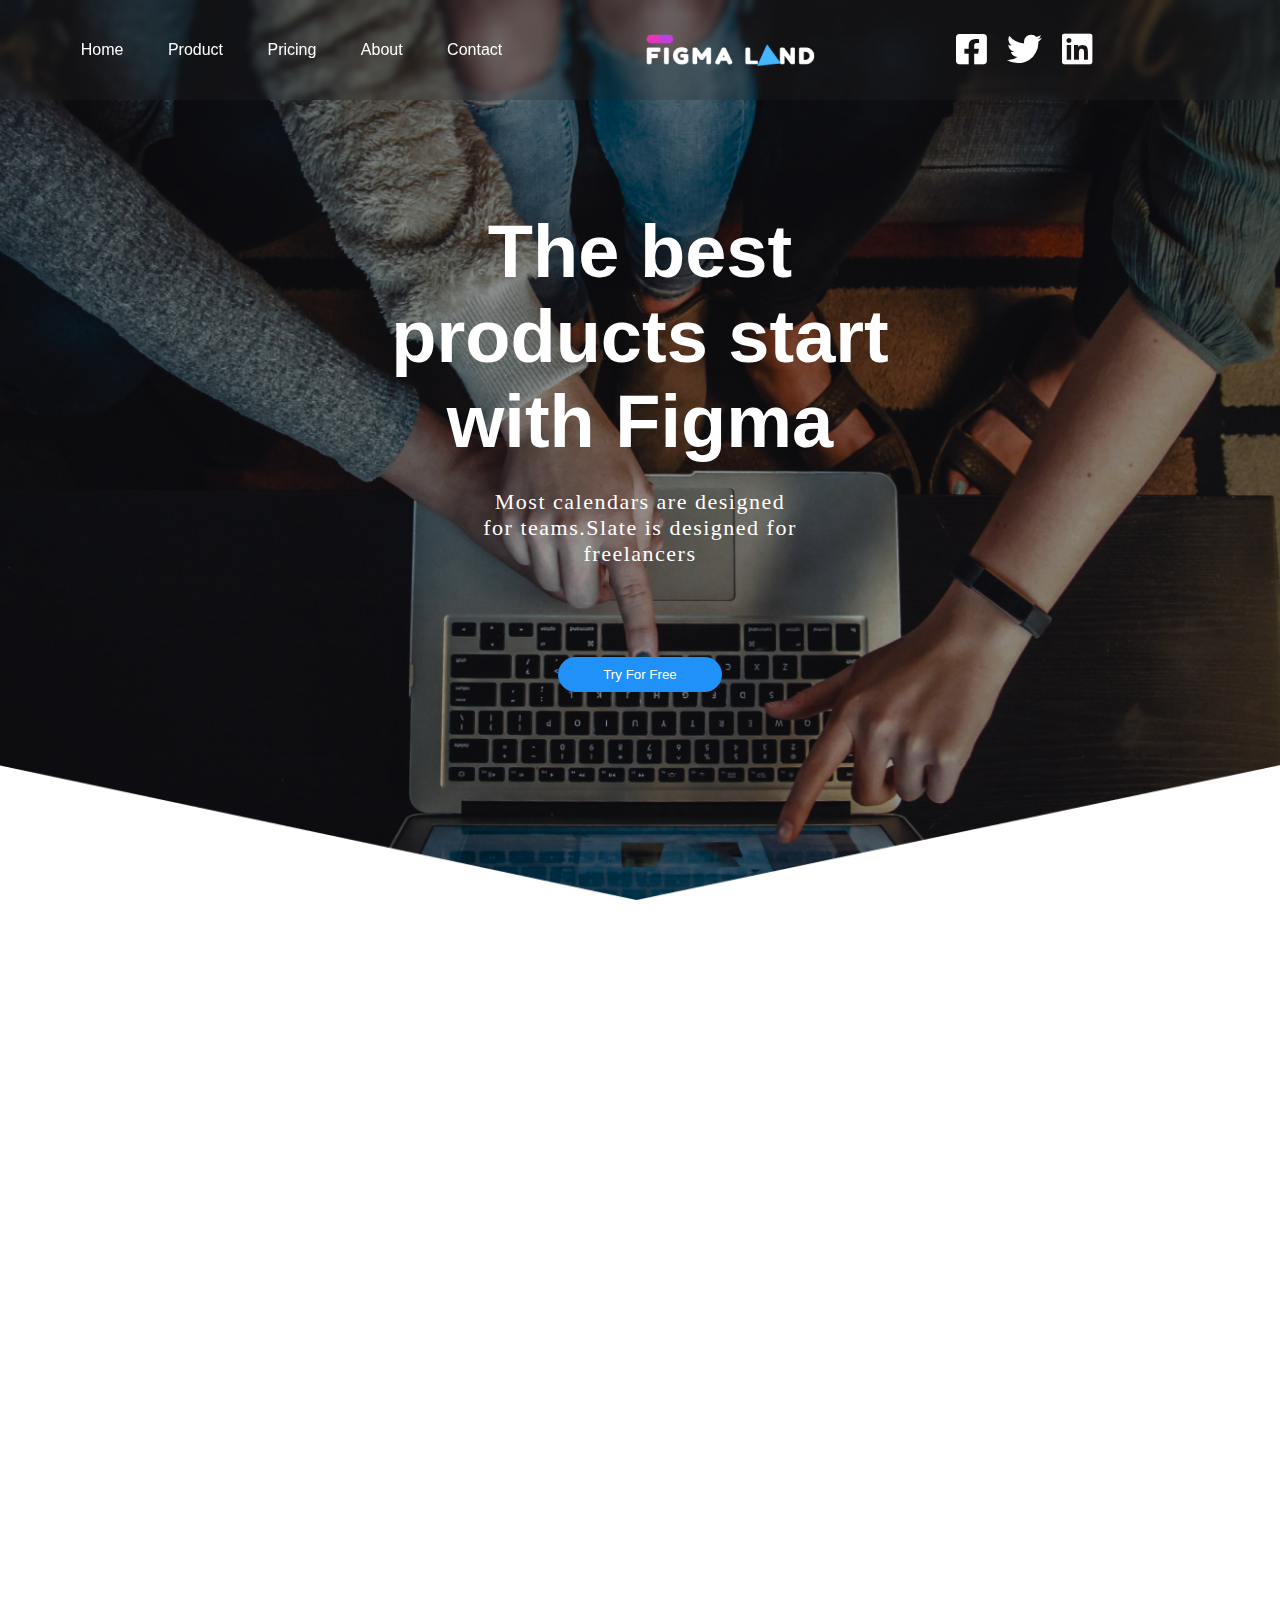
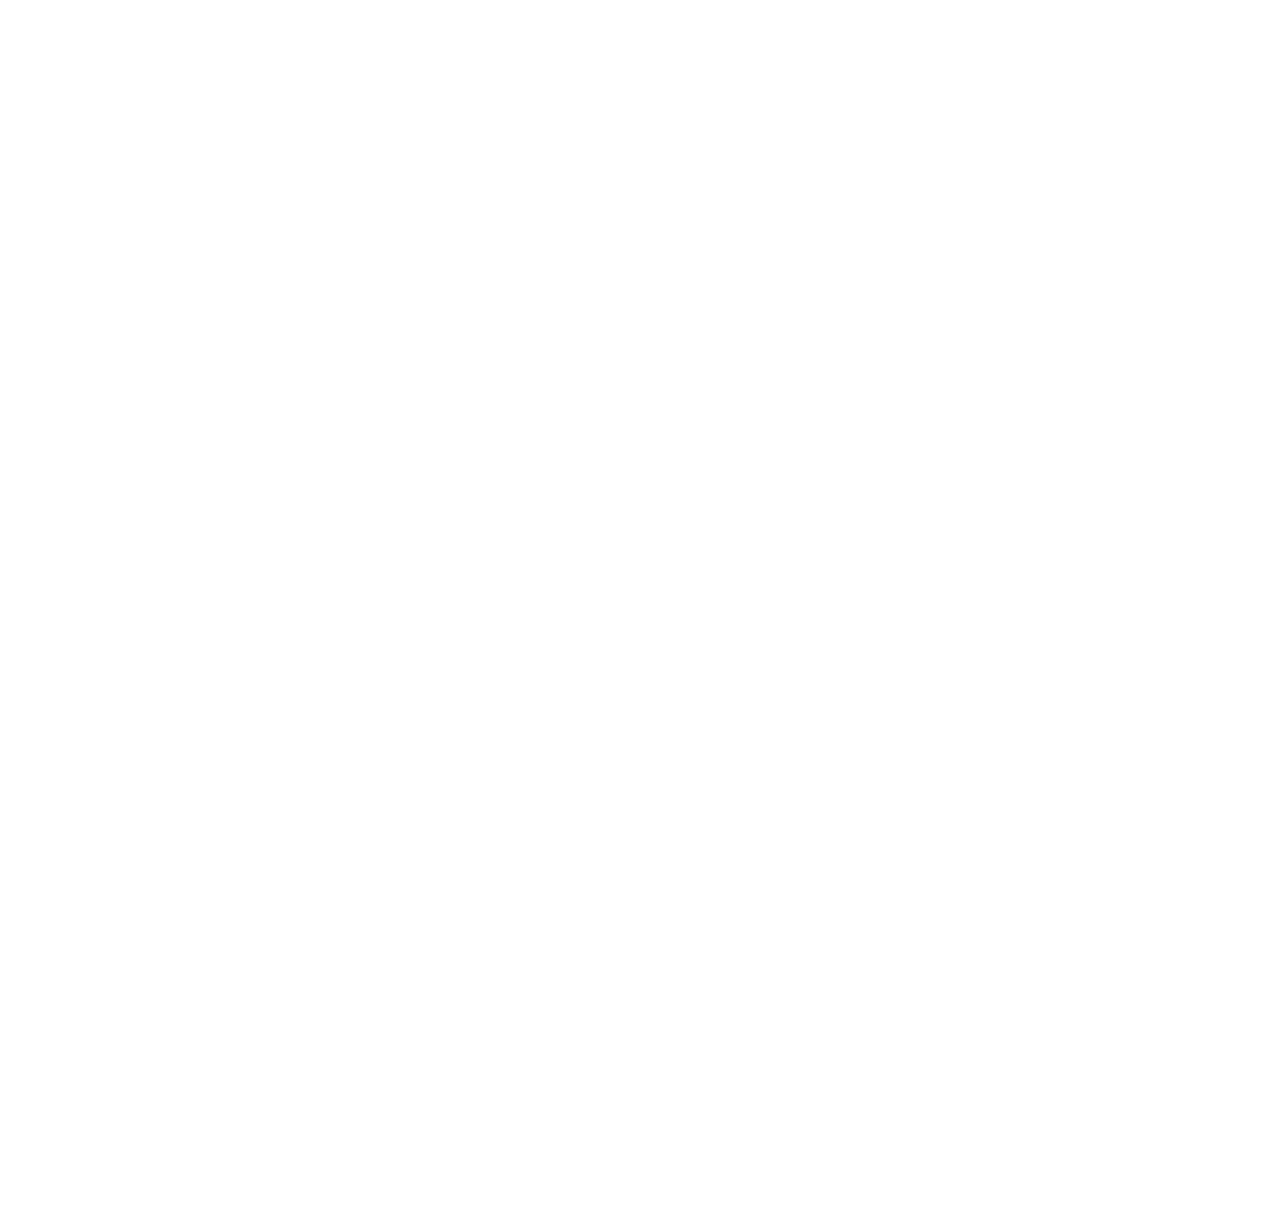
==== commit 19e245d3: "details" ====
--- a/business-landing-page.html
+++ b/business-landing-page.html
@@ -44,26 +44,23 @@
         </div>
     </div>
 
-
     <div class="features">
         <div class="features__text-wrapper">
             <p class="features__tittle">Features</p>
-            
-                <p class="features__subtitle">Most calendars are designed for teams.<span id="none-black">Slate is designed for freelancers</span></p>
 
-                <video class="features__video-one" controls>
-                    <source src="./Images/video.mp4" type="video/mp4">
-                </video>
+            <p class="features__subtitle">Most calendars are designed for teams.<span id="none-black">Slate is designed
+                    for freelancers</span></p>
+
+            <video class="features__video-one" controls>
+                <source src="./Images/video.mp4" type="video/mp4">
+            </video>
         </div>
-        
-            
-        
 
         <div class="features__cards">
             <div class="features__card">
                 <img src="./Images/card1.png" alt="" class="card">
                 <p class="card__title">
-                    OpenType fetures <span id="card__next-line">Variable fonts</span> 
+                    OpenType fetures <span id="card__next-line">Variable fonts</span>
                 </p>
                 <p class="card__text">
                     Slate helps you see how many more days you need to work to reach your financial goal.
@@ -86,72 +83,70 @@
                 <source src="./Images/video.mp4" type="video/mp4">
             </video>
         </div>
+    </div>
 
-           
-       
-    </div>
-     <div class="third-section">
-        <div class="organize">
-            <div class="organize__left">
-                <div class="organize__tittle">
-                    Fastest way to organize
-                </div>
-                <div class="organize__text">
-                    <p>Most Calendars are designed for teams.</p>
-                    <p>Slate is designed for freelancers</p>
-                </div>
-                <button class="button--second">
-                    Try For Free
-                </button>
-            </div>
 
-            <div class="organize__image">
-                <img src="./Images/screen.png" alt="laptop screen">
-            </div>
-        </div>
+
+    <div class="organize">
+        <div class="organize__left">
+            <p class="organize__title">Fastest way to organize</p>
+            <p class="organize__text">Most calendars are designed for teams.<span id="none-organize">Slate is designed for
+                    freelancers</span></p>
+            <button class="button--second">
+                Try For Free
+            </button>
         </div>
 
-        <div class="fourth-section">
-            <div class="subscribe">
-                <div class="subscribe__image">
-                    <img src="./Images/subscribe.png" alt="laptop screen">
+        <div>
+            <img class="organize__image" src="./Images/screen.png" alt="laptop screen">
+        </div>
+        
+           
+        
+    </div>
+
+
+    <div class="fourth-section">
+        <div class="subscribe">
+            <div class="subscribe__image">
+                <img src="./Images/subscribe.png" alt="laptop screen">
+            </div>
+            <div class="subscribe__right">
+                <div class="subscribe__small">
+                    At your fingerprints
                 </div>
-                <div class="subscribe__right">
-                    <div class="subscribe__small">
-                        At your fingerprints
-                    </div>
-                    <div class="subscribe__tittle">
-                        Lightning fast prototyping
-                    </div>
-                    <div class="subscribe__text">
-                        <p class="text__bold">Subscribe to our Newsletter</p>
-                        <p class="text__light">Avaliable exclusivery on Figmaland</p>
-                    </div>
-                    <div class="organize__button">
-                        <input class="email__button" type="text" placeholder="Your Email" />
-                        <button class="button--second">
-                            Subscribe
-                        </button>
-                    </div>
+                <div class="subscribe__tittle">
+                    Lightning fast prototyping
+                </div>
+                <div class="subscribe__text">
+                    <p class="text__bold">Subscribe to our Newsletter</p>
+                    <p class="text__light">Avaliable exclusivery on Figmaland</p>
+                </div>
+                <div class="organize__button">
+                    <input class="email__button" type="text" placeholder="Your Email" />
+                    <button class="button--second">
+                        Subscribe
+                    </button>
                 </div>
             </div>
         </div>
+    </div>
 
 
-        <script>
-            window.onscroll = function () { myFunction() };
+    <script>
+        window.onscroll = function () { myFunction() };
 
-            var header = document.getElementById("myHeader");
-            var sticky = header.offsetTop;
+        var header = document.getElementById("myHeader");
+        var sticky = header.offsetTop;
 
-            function myFunction() {
-                if (window.pageYOffset > sticky) {
-                    header.classList.add("sticky");
-                } else {
-                    header.classList.remove("sticky");
-                }
+        function myFunction() {
+            if (window.pageYOffset > sticky) {
+                header.classList.add("sticky");
+            } else {
+                header.classList.remove("sticky");
             }
-        </script>
+        }
+    </script>
 </body>
 
 </html>--- a/Css/business-landin-page.css
+++ b/Css/business-landin-page.css
@@ -66,14 +66,15 @@
     padding: 0px 20px;
 }
 
-#none{
- width: 100%;
-}
-
-#none-black{
+#none {
+    width: 100%;
+}
+
+#none-black {
     display: inline-block;
     width: 100%;
 }
+
 .navbar__logo {
     display: flex;
 
@@ -111,7 +112,6 @@
 }
 
 
-
 .hero {
     display: flex;
     flex-direction: column;
@@ -172,14 +172,15 @@
     margin-top: 30px;
 }
 
-.features__video-one{
+.features__video-one {
     display: none;
 }
+
 .features__cards {
     display: flex;
     justify-content: center;
     flex-wrap: wrap;
-    margin-top: 50px;
+    margin: 2em 9em 0 9em;
     width: 100%;
 }
 
@@ -188,7 +189,7 @@
     width: 33.33%;
 }
 
-#card__next-line{
+#card__next-line {
     display: inline-block;
     width: 100%;
 }
@@ -205,31 +206,32 @@
     justify-content: center;
     align-items: center;
     margin-top: 40px;
-    max-width: 500px;
+    max-width: 1200px;
+    width: 1100px;
     border-radius: 30px;
     box-shadow: rgba(100, 100, 111, 0.2) 0px 7px 29px 0px;
-}
+    filter: drop-shadow(0px 8.14769px 63.1446px rgba(0, 0, 0, 0.25));
+}
+
+
 
 
 
 .organize {
     display: flex;
-    margin-top: 10em;
+    margin: 10em 10em 0 8em;
     align-items: center;
-    justify-content: space-around;
-    padding: 0px 350px;
-}
-
-.organize__left {
-    align-items: center;
-    padding: 10px 0 0 0;
-}
-
-.organize__tittle {
+    justify-content: center;
+
+}
+
+
+
+.organize__title {
     font-size: 48px;
     font-weight: 400;
     padding-bottom: 20px;
-    width: 98%;
+    width: 100%;
     color: #252B42;
 }
 
@@ -238,6 +240,11 @@
     font-weight: 400;
     margin-bottom: 50px;
     color: #374754;
+}
+
+#none-organize {
+    width: 100%;
+    display: inline-block;
 }
 
 .button--second {
@@ -250,8 +257,8 @@
 }
 
 .organize__image {
-    max-width: 480px;
-    max-height: 300px;
+    width: 480px;
+    height: 300px;
 }
 
 .fourth-section {
@@ -310,9 +317,9 @@
     font-size: 20px;
 }
 
-@media(max-width:800px) {
-
-    .features__cards{
+@media(max-width:800px) and (min-width:600px){
+
+    .features__cards {
         display: flex;
         flex-direction: column;
         width: 100%;
@@ -320,6 +327,7 @@
         justify-content: center;
         padding: 0;
     }
+
     #none {
         display: none;
     }
@@ -439,7 +447,7 @@
 
 @media only screen and (device-width: 414px) and (device-height: 896px) {
 
-  
+
     .header {
         display: flex;
         flex-direction: column;
@@ -504,10 +512,11 @@
 
 @media only screen and (max-width: 414px) and (max-height: 896px) {
 
-    .features__subtitle{
+    /* .features__subtitle {
         padding: 0 70px;
-      
-    }
+
+    } */
+
     .hamburger {
         position: relative;
         width: 30px;
@@ -566,71 +575,274 @@
 
     }
 
-    .features {
+    /* .features {
         display: flex;
         flex-direction: column;
         flex-wrap: wrap;
-    }
-
-    .features__tittle {
+    }*/
+
+     .features__title {
         display: flex;
         flex-direction: column;
         width: 100%;
         align-items: center;
         text-align: center;
+    } 
+
+    .features__card{
+        width: 100%;
+    }
+
+    .organize__image{
+        width: 300px;
+        height: 200px;
+        margin-top: 30px;
+    }
+    .button--second{
+        padding: 17px 26px
+    }
+    /* .features__text-wrapper {
+        width: 40%;
+
+    } */ 
+
+
+/* 
+    .features__cards {
+        display: flex;
+        flex-direction: column;
+        width: 100%;
+        align-items: center;
+        margin: 2em 9em 0 9em
+    } */
+
+ 
+
+   
+
+
+
+/* @media (max-width: 425px) and (min-width: 416px){
+    .organize{
+        display: flex;
+        flex-direction: column;
+        justify-content: center;
+        align-items: center;
+        text-align: center;
+    }
+    .organize__title{
+    font-size: 48px;
+    font-weight: 400;
+    padding-bottom: 20px;
+    width: 100%;
+    color: #252B42;
+    }
+
+    .features__video{
+        display: none;
+    }
+
+    .card__text{
+        padding: 0;
+        margin: 0;
+    }
+
+    .features__card{
+        width: 100%;
+        margin-top: 60px;
+    }
+    .features__cards{
+        display: flex;
+        margin: 2em 7em 0 7em;
+    }
+
+    .organize__image{
+        max-width:unset;
+        margin-top: 50px;
+    }
+
+    .organize{
+
+        margin: 100px 0 0 0 ;
+        padding: auto;
+    }
+} */
+
+
+@media (max-width: 576px) and (min-width: 426px) {
+    .card__text {
+        align-content: center;
+        padding:0 50px;
+    }
+
+    .features__video {
+        max-width: 500px;
+        width: 450px;
+        border-radius: 30px;
+        filter: drop-shadow(0px 8.14769px 63.1446px rgba(0, 0, 0, 0.25));
+    }
+    .organize{
+        display: flex;
+        flex-direction: column;
+        justify-content: center;
+        align-items: center;
+        text-align: center;
+    }
+    .organize__title{
+    font-size: 48px;
+    font-weight: 400;
+    padding-bottom: 20px;
+    width: 100%;
+    color: #252B42;
+    }
+}
+
+
+@media (max-width: 768px) and (min-width: 577px) {
+    .card__text {
+        align-content: center;
+        padding: 0 25px;
+    }
+
+    .features__video {
+        max-width: 700px;
+        width: 600px;
+        border-radius: 30px;
+        filter: drop-shadow(0px 8.14769px 63.1446px rgba(0, 0, 0, 0.25));
+    }
+
+    .organize{
+        display: flex;
+        flex-direction: column;
+        justify-content: center;
+        align-items: center;
+        text-align: center;
+    }
+    .organize__title{
+    font-size: 48px;
+    font-weight: 400;
+    padding-bottom: 20px;
+    width: 100%;
+    color: #252B42;
+    }
+
+}
+/* 
+
+@media (max-width: 1024px) and (min-width: 769) {
+    .card__text {
+        align-content: center;
+        padding: 0 70px;
+    }
+
+    .features__video {
+        width: 700px;
+        border-radius: 30px;
+        filter: drop-shadow(0px 8.14769px 63.1446px rgba(0, 0, 0, 0.25));
+    }
+    .features__cards {
+        display: flex;
+        justify-content: center;
+        flex-wrap: wrap;
+        margin: 2em 9em 0 9em;
+        width: 100%;
+    }
+} */
+
+@media (max-width: 1440px) and (min-width:769px)  {
+    .card__text {
+        align-content: center;
+        padding: 0 97px;
+    }
+
+    .features__video {
+        max-width: 1200px;
+        width: 1000px;
+        border-radius: 30px;
+        filter: drop-shadow(0px 8.14769px 63.1446px rgba(0, 0, 0, 0.25));
+    }
+
+    .features__cards {
+        display: flex;
+        justify-content: center;
+        flex-wrap: wrap;
+        margin: 7em 9em 0 7em;
+        width: 100%;
+    }
+    
+}
+
+
+/* @media (max-width: 2560px) and (min-width: 1441px) {
+    .card__text {
+        align-content: center;
+        padding: 0 20.5em;
+    }
+
+    .features__card {
+        width: 20%;
+        
+    }
+
+    .card__text{
+        padding: 0 140px;
+    }
+
+    .features__video {
+        max-width: 2400px;
+        width: 1800px;
+        border-radius: 30px;
+        filter: drop-shadow(0px 8.14769px 63.1446px rgba(0, 0, 0, 0.25));
+    }
+    .features__cards {
+        display: flex;
+        justify-content: center;
+        flex-wrap: wrap;
+        margin: 2em 9em 0 9em;
+        width: 100%;
+    }
+} */
+
+@media only screen and (max-width: 414px) and (max-height: 896px) {
+    .organize {
+        display: flex;
+        flex-direction: column;
+        align-items: center;
+    }
+
+    .organize__left {
+        display: flex;
+        flex-direction: column;
+        text-align: center;
+    }
+
+    #none-organize {
+        display: none;
     }
 
     .features__text-wrapper {
-        width: 40%;
-
-    }
-
-  
-
-    .features__cards {
-        display: flex;
-        flex-direction: column;
-        width: 100%;
-        align-items: center;
-        margin-top: 20px;
-    }
-
-    .card__text {
-        width: 100%;
-        padding: 0;
-    }
-
-    .card {
-        width: fit-content;
-    }
-
-    
-
-}
-
-@media only screen and (max-width: 414px) and (max-height: 896px){
-    .features__text-wrapper{
-        width: 100%;
-        align-items: center;
-        display: flex;
-        flex-direction: column;
-    }
-
-    #none-black{
-        display: none;
-    }
-
-    .features__video-one{
+        width: 100%;
+        align-items: center;
+        display: flex;
+        flex-direction: column;
+    }
+
+    #none-black {
+        display: none;
+    }
+
+    .features__video-one {
         display: flex;
         max-width: 250px;
         border-radius: 25px;
         margin: 50px 0;
     }
-    .features__video{
-        display: none;
-    }
-
-    .features__card{
+
+    .features__video {
+        display: none;
+    }
+
+    .features__card {
         margin: 40px 0;
     }
 }